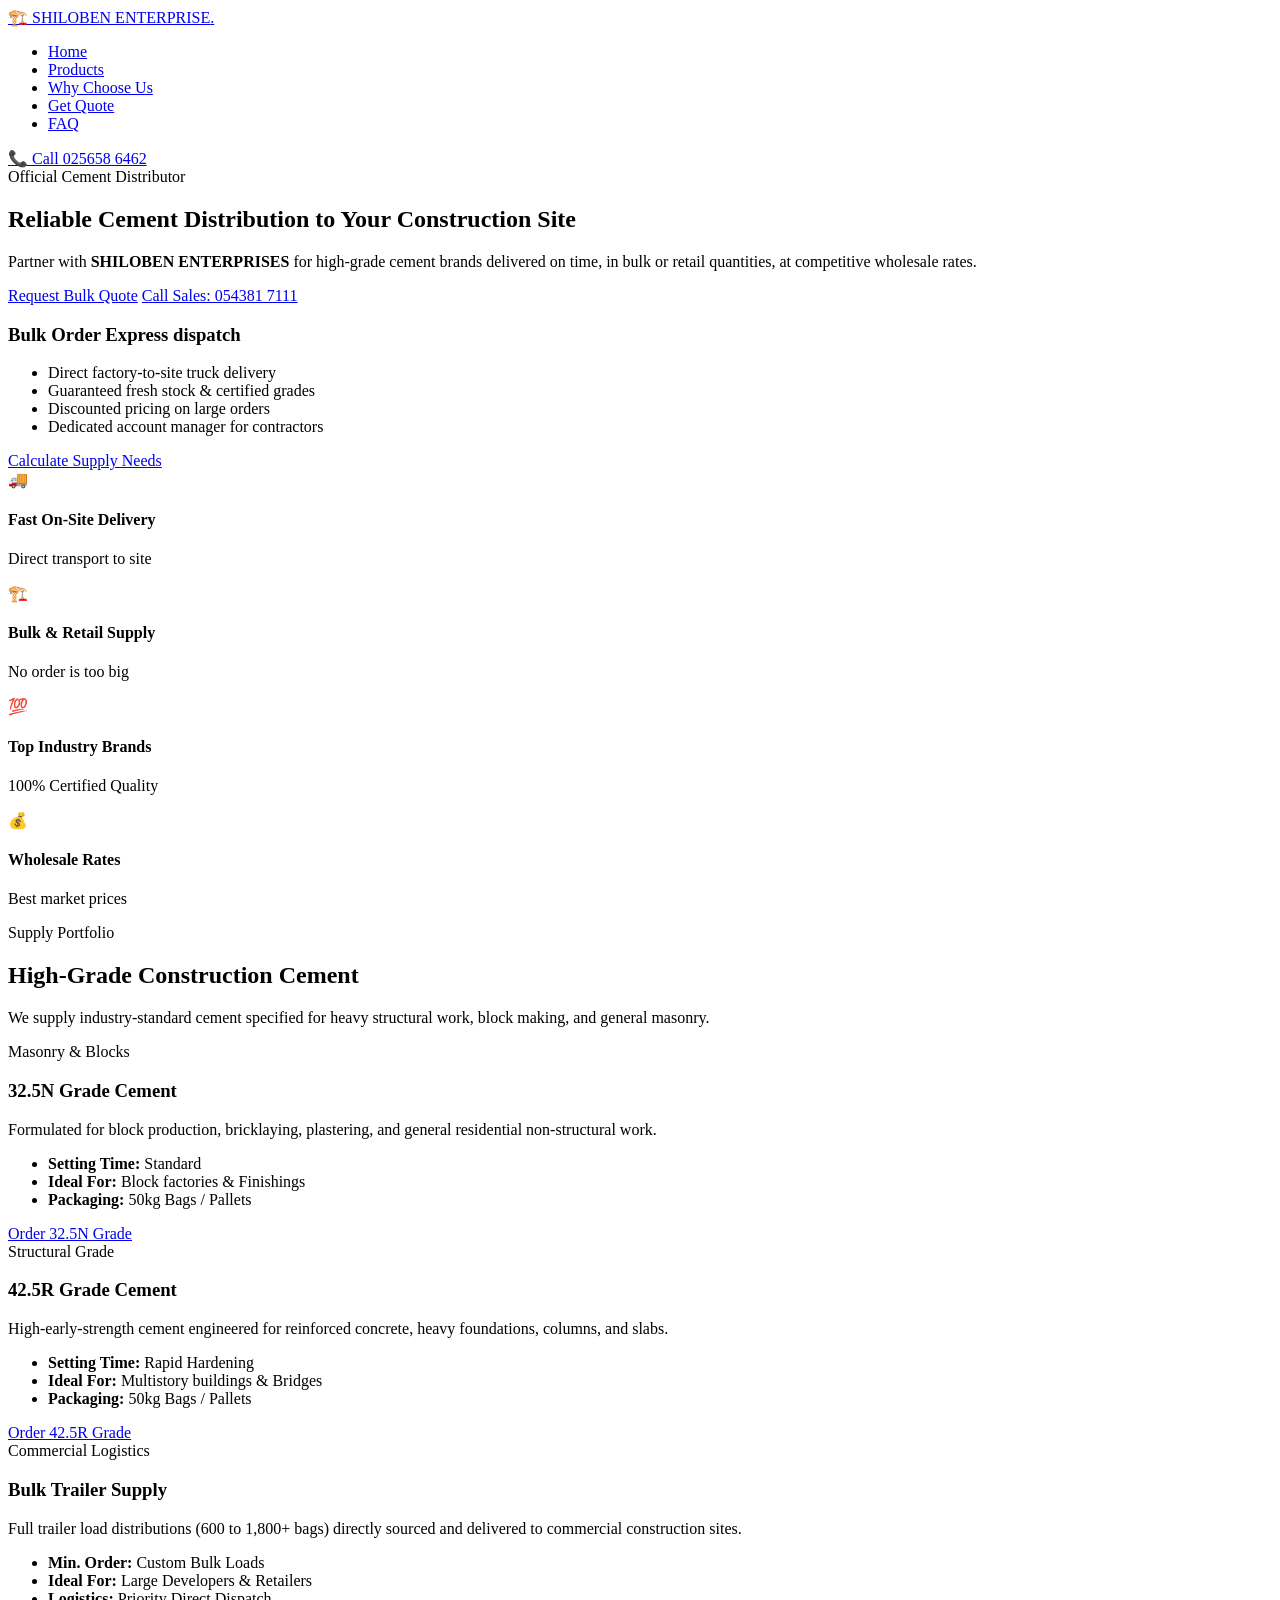
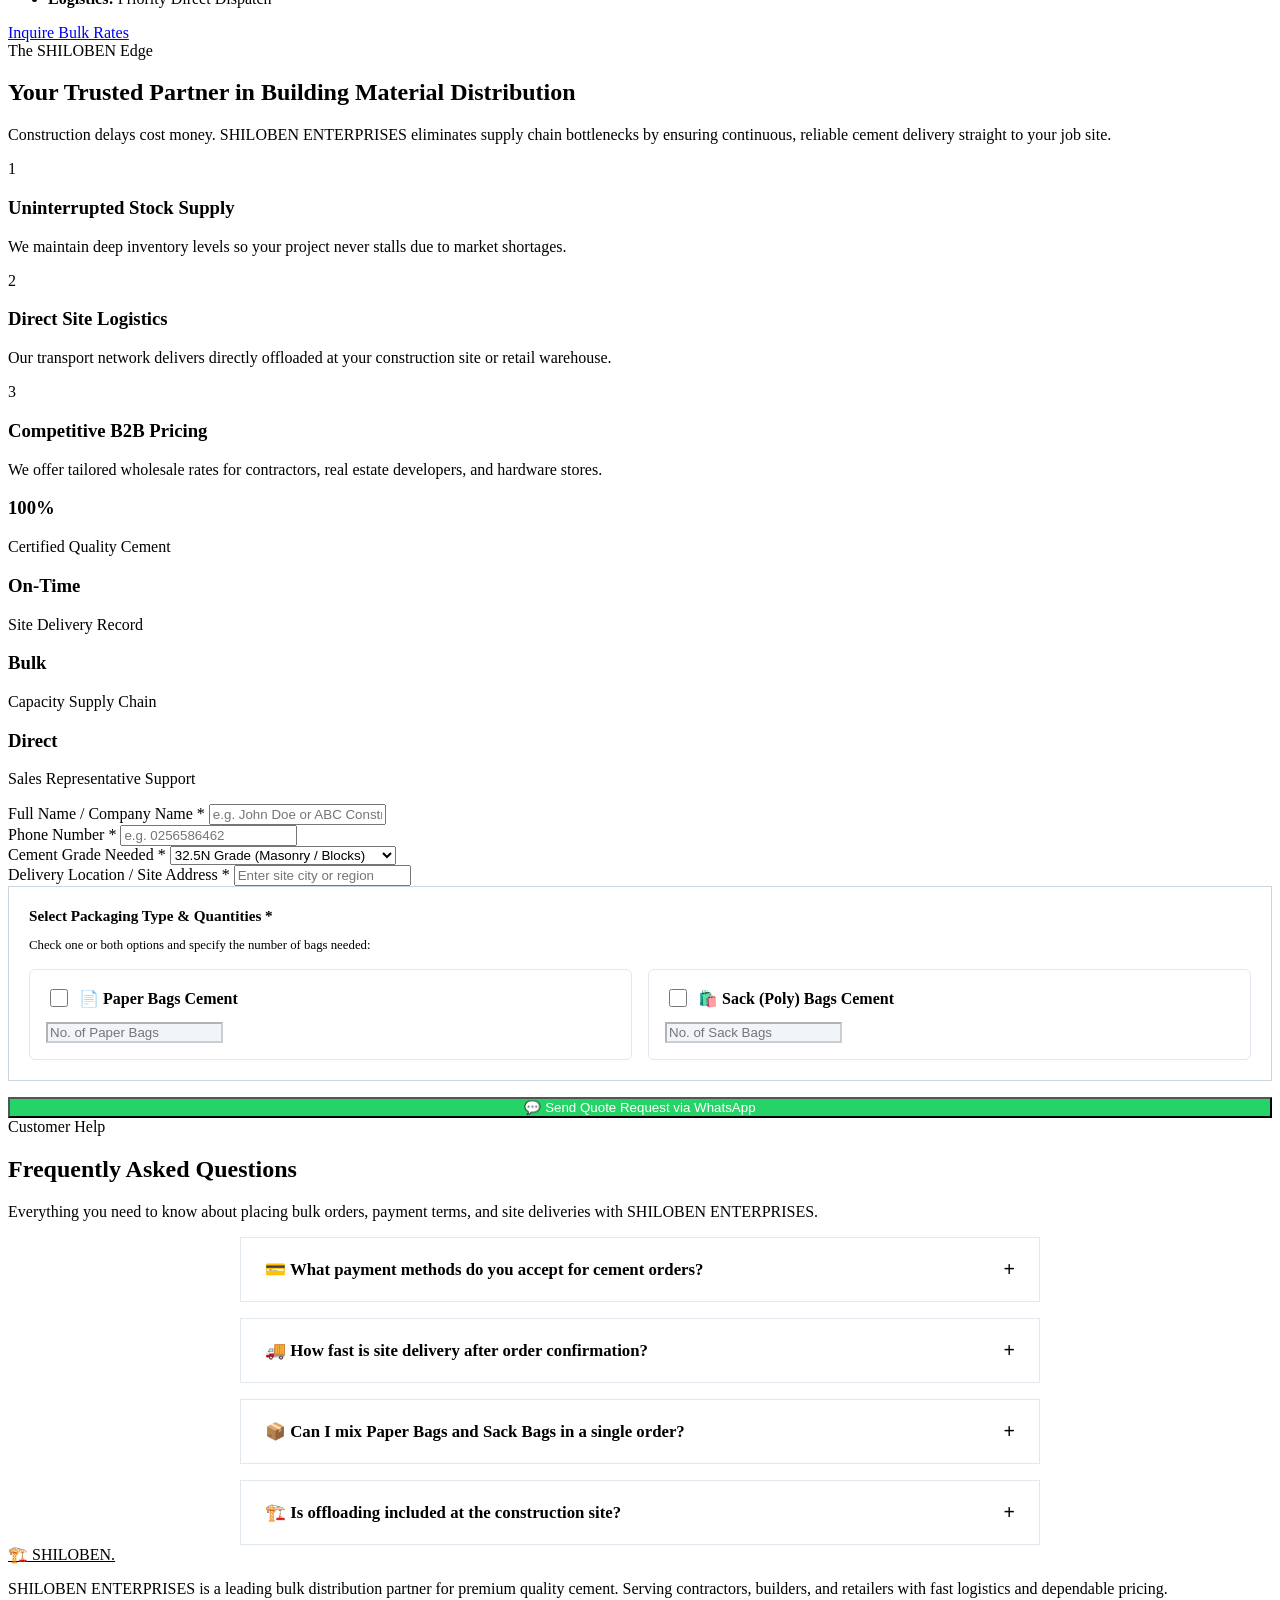
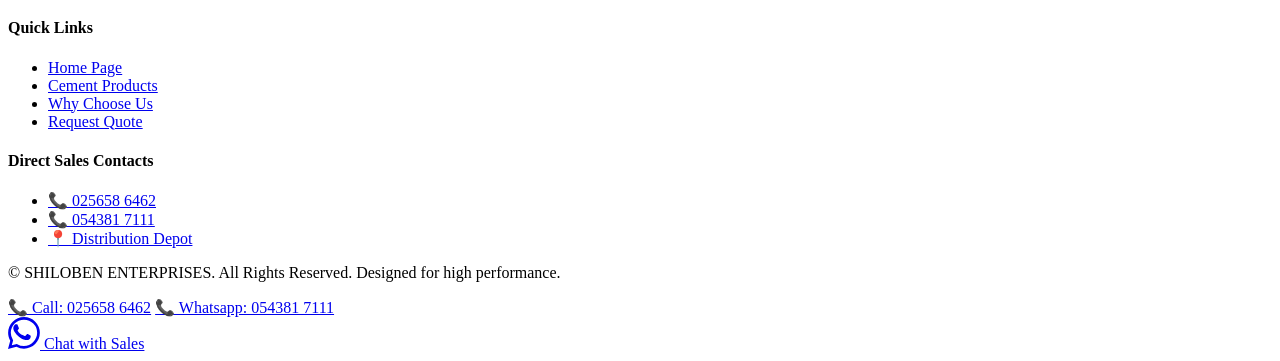
==== index.html @ 8cc1e569 "Add files via upload" ====
<!DOCTYPE html>
<html lang="en">
<head>
    <meta charset="UTF-8">
    <meta name="viewport" content="width=device-width, initial-scale=1.0">
    <title>SHILOBEN ENTERPRISES | Premier Cement Distribution</title>
    <link rel="preconnect" href="https://fonts.googleapis.com">
    <link rel="preconnect" href="https://fonts.gstatic.com" crossorigin>
    <link href="https://fonts.googleapis.com/css2?family=Montserrat:wght@500;700;800&family=Inter:wght@400;500;600&display=swap" rel="stylesheet">
    <link rel="stylesheet" href="style.css">
    <script src="script.js"></script>
</head>

<body>

    <!-- NAVIGATION HEADER -->
    <header class="header">
        <div class="container header-container">
            <a href="#" class="brand-logo">
                <span>🏗️</span> SHILOBEN ENTERPRISE<span>.</span>
            </a>
            
            <ul class="nav-links">
                <li><a href="#home">Home</a></li>
                <li><a href="#products">Products</a></li>
                <li><a href="#why-us">Why Choose Us</a></li>
                <li><a href="#order">Get Quote</a></li>
                <li><a href="#faq">FAQ</a></li>
            </ul>

            <div class="header-cta">
                <a href="tel:0256586462" class="btn btn-amber">
                    📞 Call 025658 6462
                </a>
            </div>
        </div>
    </header>

    <!-- HERO SECTION -->
    <section class="hero" id="home">
        <div class="container">
            <div class="hero-grid">
                <div class="hero-content">
                    <span class="badge">Official Cement Distributor</span>
                    <h1>Reliable Cement Distribution to Your Construction Site</h1>
                    <p>Partner with <strong>SHILOBEN ENTERPRISES</strong> for high-grade cement brands delivered on time, in bulk or retail quantities, at competitive wholesale rates.</p>
                    <div class="hero-buttons">
                        <a href="#order" class="btn btn-amber">Request Bulk Quote</a>
                        <a href="tel:0543817111" class="btn btn-outline">Call Sales: 054381 7111</a>
                    </div>
                </div>

                <div class="hero-card">
                    <h3 class="hero-card-title">Bulk Order Express dispatch</h3>
                    <ul class="hero-list">
                        <li>Direct factory-to-site truck delivery</li>
                        <li>Guaranteed fresh stock & certified grades</li>
                        <li>Discounted pricing on large orders</li>
                        <li>Dedicated account manager for contractors</li>
                    </ul>
                    <a href="#order" class="btn btn-dark" style="width: 100%;">Calculate Supply Needs</a>
                </div>
            </div>

            <!-- TRUST HIGHLIGHTS BAR -->
            <div class="trust-bar">
                <div class="trust-grid">
                    <div class="trust-item">
                        <div class="trust-icon">🚚</div>
                        <div class="trust-text">
                            <h4>Fast On-Site Delivery</h4>
                            <p>Direct transport to site</p>
                        </div>
                    </div>
                    <div class="trust-item">
                        <div class="trust-icon">🏗️</div>
                        <div class="trust-text">
                            <h4>Bulk & Retail Supply</h4>
                            <p>No order is too big</p>
                        </div>
                    </div>
                    <div class="trust-item">
                        <div class="trust-icon">💯</div>
                        <div class="trust-text">
                            <h4>Top Industry Brands</h4>
                            <p>100% Certified Quality</p>
                        </div>
                    </div>
                    <div class="trust-item">
                        <div class="trust-icon">💰</div>
                        <div class="trust-text">
                            <h4>Wholesale Rates</h4>
                            <p>Best market prices</p>
                        </div>
                    </div>
                </div>
            </div>
        </div>
    </section>

    <!-- PRODUCTS SECTION -->
    <section class="products section-padding" id="products">
        <div class="container">
            <div class="section-header text-center">
                <span class="badge">Supply Portfolio</span>
                <h2>High-Grade Construction Cement</h2>
                <p>We supply industry-standard cement specified for heavy structural work, block making, and general masonry.</p>
            </div>

            <div class="product-grid">
                <!-- Product Card 1 -->
                <div class="product-card">
                    <div>
                        <span class="product-tag">Masonry & Blocks</span>
                        <h3 class="product-title">32.5N Grade Cement</h3>
                        <p class="product-desc">Formulated for block production, bricklaying, plastering, and general residential non-structural work.</p>
                        <ul class="product-specs">
                            <li><strong>Setting Time:</strong> Standard</li>
                            <li><strong>Ideal For:</strong> Block factories & Finishings</li>
                            <li><strong>Packaging:</strong> 50kg Bags / Pallets</li>
                        </ul>
                    </div>
                    <a href="tel:0256586462" class="btn btn-dark">Order 32.5N Grade</a>
                </div>

                <!-- Product Card 2 -->
                <div class="product-card">
                    <div>
                        <span class="product-tag">Structural Grade</span>
                        <h3 class="product-title">42.5R Grade Cement</h3>
                        <p class="product-desc">High-early-strength cement engineered for reinforced concrete, heavy foundations, columns, and slabs.</p>
                        <ul class="product-specs">
                            <li><strong>Setting Time:</strong> Rapid Hardening</li>
                            <li><strong>Ideal For:</strong> Multistory buildings & Bridges</li>
                            <li><strong>Packaging:</strong> 50kg Bags / Pallets</li>
                        </ul>
                    </div>
                    <a href="tel:0256586462" class="btn btn-amber">Order 42.5R Grade</a>
                </div>

                <!-- Product Card 3 -->
                <div class="product-card">
                    <div>
                        <span class="product-tag">Commercial Logistics</span>
                        <h3 class="product-title">Bulk Trailer Supply</h3>
                        <p class="product-desc">Full trailer load distributions (600 to 1,800+ bags) directly sourced and delivered to commercial construction sites.</p>
                        <ul class="product-specs">
                            <li><strong>Min. Order:</strong> Custom Bulk Loads</li>
                            <li><strong>Ideal For:</strong> Large Developers & Retailers</li>
                            <li><strong>Logistics:</strong> Priority Direct Dispatch</li>
                        </ul>
                    </div>
                    <a href="tel:0543817111" class="btn btn-dark">Inquire Bulk Rates</a>
                </div>
            </div>
        </div>
    </section>

    <!-- WHY CHOOSE US SECTION -->
    <section class="why-us section-padding" id="why-us">
        <div class="container">
            <div class="why-us-grid">
                <div>
                    <span class="badge">The SHILOBEN Edge</span>
                    <h2>Your Trusted Partner in Building Material Distribution</h2>
                    <p style="color: var(--text-muted); margin-bottom: 1rem;">Construction delays cost money. SHILOBEN ENTERPRISES eliminates supply chain bottlenecks by ensuring continuous, reliable cement delivery straight to your job site.</p>
                    
                    <div class="feature-list">
                        <div class="feature-item">
                            <div class="feature-number">1</div>
                            <div class="feature-info">
                                <h3>Uninterrupted Stock Supply</h3>
                                <p>We maintain deep inventory levels so your project never stalls due to market shortages.</p>
                            </div>
                        </div>

                        <div class="feature-item">
                            <div class="feature-number">2</div>
                            <div class="feature-info">
                                <h3>Direct Site Logistics</h3>
                                <p>Our transport network delivers directly offloaded at your construction site or retail warehouse.</p>
                            </div>
                        </div>

                        <div class="feature-item">
                            <div class="feature-number">3</div>
                            <div class="feature-info">
                                <h3>Competitive B2B Pricing</h3>
                                <p>We offer tailored wholesale rates for contractors, real estate developers, and hardware stores.</p>
                            </div>
                        </div>
                    </div>
                </div>

                <div class="stats-box">
                    <div class="stat-item">
                        <h3>100%</h3>
                        <p>Certified Quality Cement</p>
                    </div>
                    <div class="stat-item">
                        <h3>On-Time</h3>
                        <p>Site Delivery Record</p>
                    </div>
                    <div class="stat-item">
                        <h3>Bulk</h3>
                        <p>Capacity Supply Chain</p>
                    </div>
                    <div class="stat-item">
                        <h3>Direct</h3>
                        <p>Sales Representative Support</p>
                    </div>
                </div>
            </div>
        </div>
    </section>

    <!-- ORDER INQUIRY FORM SECTION -->
    <div class="form-container">
    <form onsubmit="handleFormSubmit(event)">
        <div class="form-grid">
            <div class="form-group">
                <label for="fullName">Full Name / Company Name *</label>
                <input type="text" id="fullName" class="form-control" placeholder="e.g. John Doe or ABC Construction" required>
            </div>

            <div class="form-group">
                <label for="phone">Phone Number *</label>
                <input type="tel" id="phone" class="form-control" placeholder="e.g. 0256586462" required>
            </div>

            <div class="form-group">
                <label for="grade">Cement Grade Needed *</label>
                <select id="grade" class="form-control">
                    <option value="32.5N">32.5N Grade (Masonry / Blocks)</option>
                    <option value="42.5R">42.5R Grade (Structural Concrete)</option>
                    <option value="Mix Grade">Mixed Grades</option>
                </select>
            </div>

            <div class="form-group">
                <label for="location">Delivery Location / Site Address *</label>
                <input type="text" id="location" class="form-control" placeholder="Enter site city or region" required>
            </div>

            <!-- DUAL PACKAGING SELECTION SECTION -->
            <div class="form-group form-full" style="background: var(--concrete-light); padding: 1.25rem; border-radius: var(--border-radius); border: 1px solid #CBD5E1;">
                <label style="font-size: 0.95rem; font-weight: 700; margin-bottom: 0.5rem; display: block;">
                    Select Packaging Type & Quantities *
                </label>
                <p style="font-size: 0.8rem; color: var(--text-muted); margin-bottom: 1rem;">
                    Check one or both options and specify the number of bags needed:
                </p>

                <div style="display: grid; grid-template-columns: repeat(auto-fit, minmax(220px, 1fr)); gap: 1rem;">
                    
                    <!-- Option 1: Paper Bags -->
                    <div style="background: var(--white); padding: 1rem; border-radius: 6px; border: 1px solid #E2E8F0;">
                        <label style="display: flex; align-items: center; gap: 0.5rem; cursor: pointer; font-weight: 700;">
                            <input type="checkbox" id="checkPaper" onchange="toggleQtyInput('checkPaper', 'qtyPaper')" style="width: 18px; height: 18px; accent-color: var(--accent-amber);">
                            📄 Paper Bags Cement
                        </label>
                        <div style="margin-top: 0.75rem;">
                            <input type="number" id="qtyPaper" class="form-control" placeholder="No. of Paper Bags" min="1" disabled style="background-color: #F1F5F9;">
                        </div>
                    </div>

                    <!-- Option 2: Sack Bags -->
                    <div style="background: var(--white); padding: 1rem; border-radius: 6px; border: 1px solid #E2E8F0;">
                        <label style="display: flex; align-items: center; gap: 0.5rem; cursor: pointer; font-weight: 700;">
                            <input type="checkbox" id="checkSack" onchange="toggleQtyInput('checkSack', 'qtySack')" style="width: 18px; height: 18px; accent-color: var(--accent-amber);">
                            🛍️ Sack (Poly) Bags Cement
                        </label>
                        <div style="margin-top: 0.75rem;">
                            <input type="number" id="qtySack" class="form-control" placeholder="No. of Sack Bags" min="1" disabled style="background-color: #F1F5F9;">
                        </div>
                    </div>

                </div>
            </div>

            <div class="form-full" style="margin-top: 1rem;">
                <button type="submit" class="btn btn-amber" style="width: 100%; background-color: #25D366; color: #ffffff;">
                    💬 Send Quote Request via WhatsApp
                </button>
            </div>
        </div>
    </form>
</div>
                    </div>
                </form>
            </div>
        </div>
    </section>
    <!-- FAQ SECTION -->
<section class="faq-section section-padding" id="faq" style="background-color: var(--white);">
    <div class="container">
        <div class="section-header text-center">
            <span class="badge">Customer Help</span>
            <h2>Frequently Asked Questions</h2>
            <p>Everything you need to know about placing bulk orders, payment terms, and site deliveries with SHILOBEN ENTERPRISES.</p>
        </div>

        <div class="faq-container" style="max-width: 800px; margin: 0 auto; display: flex; flex-direction: column; gap: 1rem;">
            
            <!-- FAQ Item 1 -->
            <div class="faq-item" style="border: 1px solid #E2E8F0; border-radius: var(--border-radius); overflow: hidden; background-color: var(--white);">
                <button type="button" onclick="toggleFaq(this)" style="width: 100%; display: flex; justify-content: space-between; align-items: center; padding: 1.25rem 1.5rem; background: none; border: none; text-align: left; cursor: pointer; font-family: var(--font-heading); font-size: 1.05rem; font-weight: 700; color: var(--text-dark);">
                    <span>💳 What payment methods do you accept for cement orders?</span>
                    <span class="faq-icon" style="font-size: 1.25rem; color: var(--accent-amber); transition: transform 0.2s ease;">+</span>
                </button>
                <div class="faq-answer" style="max-height: 0; overflow: hidden; transition: max-height 0.3s ease-out, padding 0.3s ease; padding: 0 1.5rem; color: var(--text-muted); font-size: 0.95rem; line-height: 1.6;">
                    <p style="padding-bottom: 1.25rem;">We accept Mobile Money (MTN MoMo, Telecel Cash), direct bank wire transfers, and verified corporate cheques. For B2B contractors and repeat commercial clients, structured payment terms can be arranged upon agreement.</p>
                </div>
            </div>

            <!-- FAQ Item 2 -->
            <div class="faq-item" style="border: 1px solid #E2E8F0; border-radius: var(--border-radius); overflow: hidden; background-color: var(--white);">
                <button type="button" onclick="toggleFaq(this)" style="width: 100%; display: flex; justify-content: space-between; align-items: center; padding: 1.25rem 1.5rem; background: none; border: none; text-align: left; cursor: pointer; font-family: var(--font-heading); font-size: 1.05rem; font-weight: 700; color: var(--text-dark);">
                    <span>🚚 How fast is site delivery after order confirmation?</span>
                    <span class="faq-icon" style="font-size: 1.25rem; color: var(--accent-amber); transition: transform 0.2s ease;">+</span>
                </button>
                <div class="faq-answer" style="max-height: 0; overflow: hidden; transition: max-height 0.3s ease-out, padding 0.3s ease; padding: 0 1.5rem; color: var(--text-muted); font-size: 0.95rem; line-height: 1.6;">
                    <p style="padding-bottom: 1.25rem;">Local site deliveries within central distribution zones (such as Kumasi metro or Accra/Tema) are delivered within <strong>24 hours</strong>. Direct factory trailer loads dispatched to other regions usually arrive within <strong>24 to 48 hours</strong> depending on distance.</p>
                </div>
            </div>

            <!-- FAQ Item 3 -->
            <div class="faq-item" style="border: 1px solid #E2E8F0; border-radius: var(--border-radius); overflow: hidden; background-color: var(--white);">
                <button type="button" onclick="toggleFaq(this)" style="width: 100%; display: flex; justify-content: space-between; align-items: center; padding: 1.25rem 1.5rem; background: none; border: none; text-align: left; cursor: pointer; font-family: var(--font-heading); font-size: 1.05rem; font-weight: 700; color: var(--text-dark);">
                    <span>📦 Can I mix Paper Bags and Sack Bags in a single order?</span>
                    <span class="faq-icon" style="font-size: 1.25rem; color: var(--accent-amber); transition: transform 0.2s ease;">+</span>
                </button>
                <div class="faq-answer" style="max-height: 0; overflow: hidden; transition: max-height 0.3s ease-out, padding 0.3s ease; padding: 0 1.5rem; color: var(--text-muted); font-size: 0.95rem; line-height: 1.6;">
                    <p style="padding-bottom: 1.25rem;">Yes! You can specify your required quantity for both Paper Bags and Sack (Polypropylene Woven) Bags directly on our quote form or via WhatsApp order. Our logistics team will bundle and deliver your mix in a single truck dispatch.</p>
                </div>
            </div>

            <!-- FAQ Item 4 -->
            <div class="faq-item" style="border: 1px solid #E2E8F0; border-radius: var(--border-radius); overflow: hidden; background-color: var(--white);">
                <button type="button" onclick="toggleFaq(this)" style="width: 100%; display: flex; justify-content: space-between; align-items: center; padding: 1.25rem 1.5rem; background: none; border: none; text-align: left; cursor: pointer; font-family: var(--font-heading); font-size: 1.05rem; font-weight: 700; color: var(--text-dark);">
                    <span>🏗️ Is offloading included at the construction site?</span>
                    <span class="faq-icon" style="font-size: 1.25rem; color: var(--accent-amber); transition: transform 0.2s ease;">+</span>
                </button>
                <div class="faq-answer" style="max-height: 0; overflow: hidden; transition: max-height 0.3s ease-out, padding 0.3s ease; padding: 0 1.5rem; color: var(--text-muted); font-size: 0.95rem; line-height: 1.6;">
                    <p style="padding-bottom: 1.25rem;">Offloading arrangements depend on the delivery package. For retail and wholesale deliveries, offloading support can be provided upon request. Please notify our sales rep when placing your order via phone (<strong>025658 6462</strong> / <strong>054381 7111</strong>) so we can arrange dedicated offloaders.</p>
                </div>
            </div>

        </div>
    </div>
</section>
    <!-- FOOTER -->
    <footer class="footer">
        <div class="container">
            <div class="footer-grid">
                <div class="footer-brand">
                    <a href="#" class="brand-logo" style="color: var(--white);">
                        <span>🏗️</span> SHILOBEN<span>.</span>
                    </a>
                    <p>SHILOBEN ENTERPRISES is a leading bulk distribution partner for premium quality cement. Serving contractors, builders, and retailers with fast logistics and dependable pricing.</p>
                </div>

                <div>
                    <h4 class="footer-title">Quick Links</h4>
                    <ul class="footer-contacts">
                        <li><a href="#home">Home Page</a></li>
                        <li><a href="#products">Cement Products</a></li>
                        <li><a href="#why-us">Why Choose Us</a></li>
                        <li><a href="#order">Request Quote</a></li>
                    </ul>
                </div>

                <div>
                    <h4 class="footer-title">Direct Sales Contacts</h4>
                    <ul class="footer-contacts">
                        <li><a href="tel:0256586462">📞 025658 6462</a></li>
                        <li><a href="tel:0543817111">📞 054381 7111</a></li>
                        <li><a href="#">📍 Distribution Depot</a></li>
                    </ul>
                </div>
            </div>

            <div class="footer-bottom">
                <p>&copy; SHILOBEN ENTERPRISES. All Rights Reserved. Designed for high performance.</p>
            </div>
        </div>
    </footer>

    <!-- MOBILE PERSISTENT CALL BAR -->
    <div class="mobile-action-bar">
        <a href="tel:0256586462" class="btn btn-amber">📞 Call: 025658 6462</a>
        <a href="tel:0543817111" class="btn btn-dark">📞 Whatsapp: 054381 7111</a>
    </div>
    
    <!-- FLOATING WHATSAPP BUTTON -->
<a href="https://wa.me/233543817111?text=Hello%20SHILOBEN%20ENTERPRISES%2C%20I%20have%20an%20inquiry%20about%20cement%20supply." 
   target="_blank" 
   class="whatsapp-float" 
   aria-label="Chat with us on WhatsApp">
    <!-- WhatsApp Icon SVG -->
    <svg xmlns="http://www.w3.org/2000/svg" width="32" height="32" fill="currentColor" viewBox="0 0 16 16">
        <path d="M13.601 2.326A7.854 7.854 0 0 0 7.994 0C3.627 0 .068 3.558.064 7.926c0 1.399.366 2.76 1.057 3.965L0 16l4.204-1.102a7.933 7.933 0 0 0 3.79.965h.004c4.368 0 7.926-3.558 7.93-7.93A7.898 7.898 0 0 0 13.6 2.326zM7.994 14.521a6.573 6.573 0 0 1-3.356-.92l-.24-.144-2.494.654.666-2.433-.156-.251a6.56 6.56 0 0 1-1.007-3.505c0-3.626 2.957-6.584 6.591-6.584a6.56 6.56 0 0 1 4.646 1.93 6.56 6.56 0 0 1 1.928 4.647c-.002 3.627-2.958 6.585-6.59 6.585zM11.6 9.6c-.2-.1-.18-.3-.39-.41l-1.3-.64c-.2-.1-.43 0-.58.15l-.57.7c-.15.18-.31.2-.5.1-.4-.2-1.5-.55-2.28-1.24-.6-.53-1-1.18-1.12-1.38-.12-.2 0-.31.1-.4.09-.1.2-.24.3-.36.1-.12.14-.2.2-.33.07-.13.03-.25-.02-.35-.05-.1-.45-1.08-.62-1.48-.16-.39-.33-.34-.48-.34h-.4c-.14 0-.37.05-.56.26-.19.2-.73.72-.73 1.75 0 1.03.75 2.03.86 2.18.1.15 1.48 2.26 3.59 3.17.5.22.9.35 1.2.45.5.16 1.01.14 1.39.08.43-.06 1.32-.54 1.51-1.06.19-.52.19-.97.13-1.06-.05-.1-.2-.16-.4-.26z"/>
    </svg>
    <span class="whatsapp-tooltip">Chat with Sales</span>
</a>
</body>
</html>
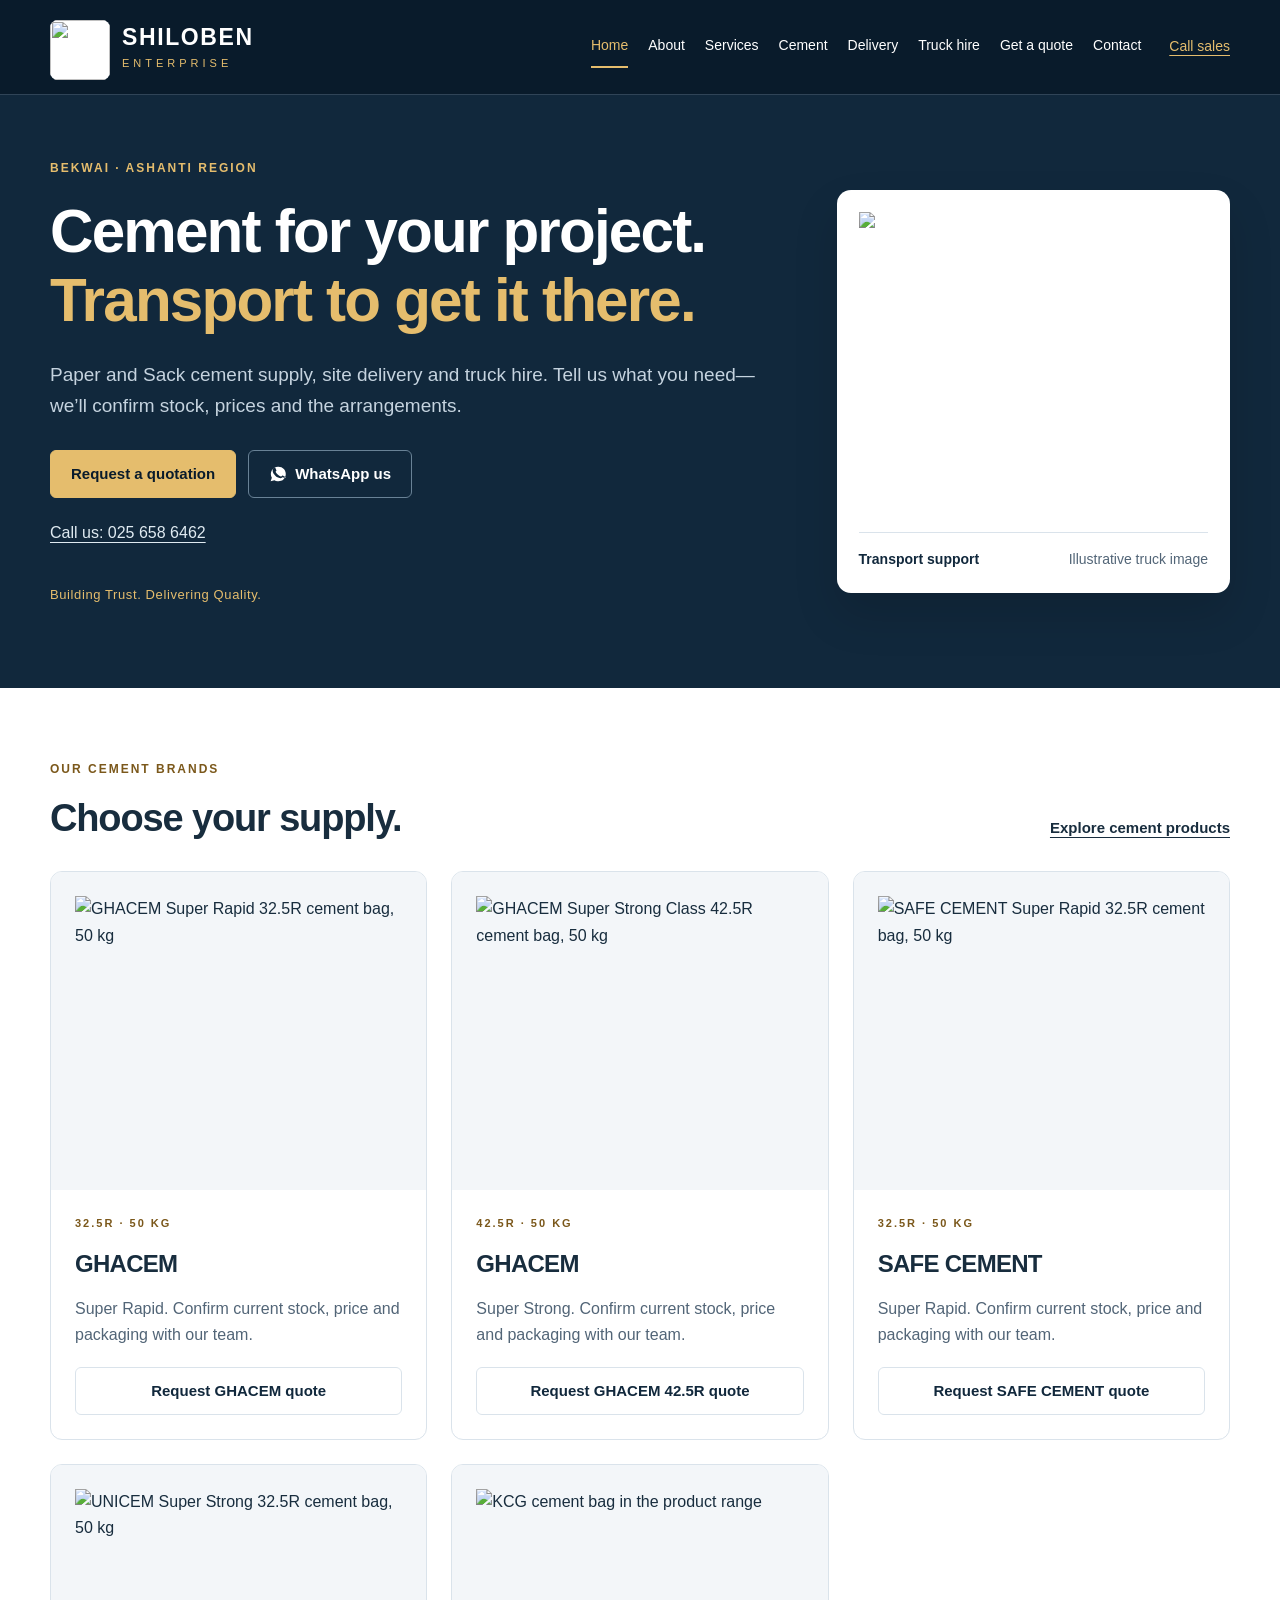
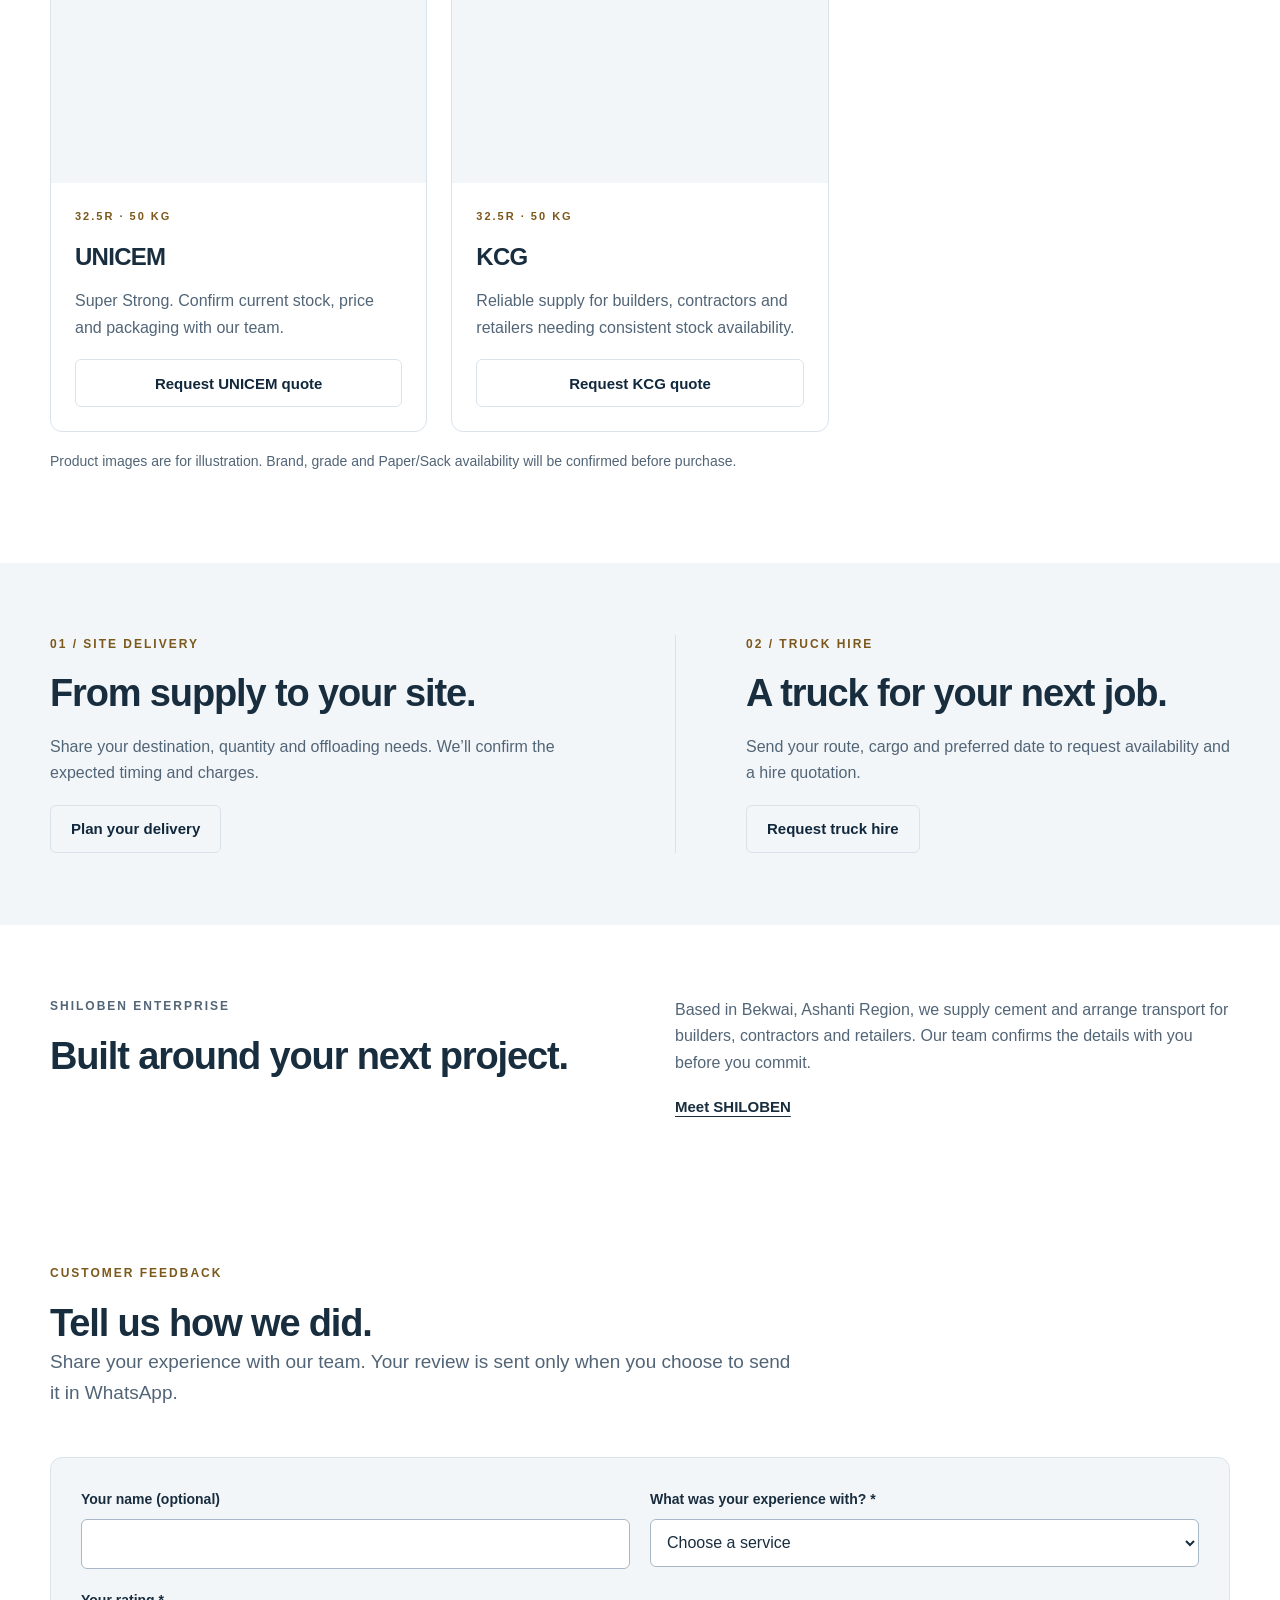
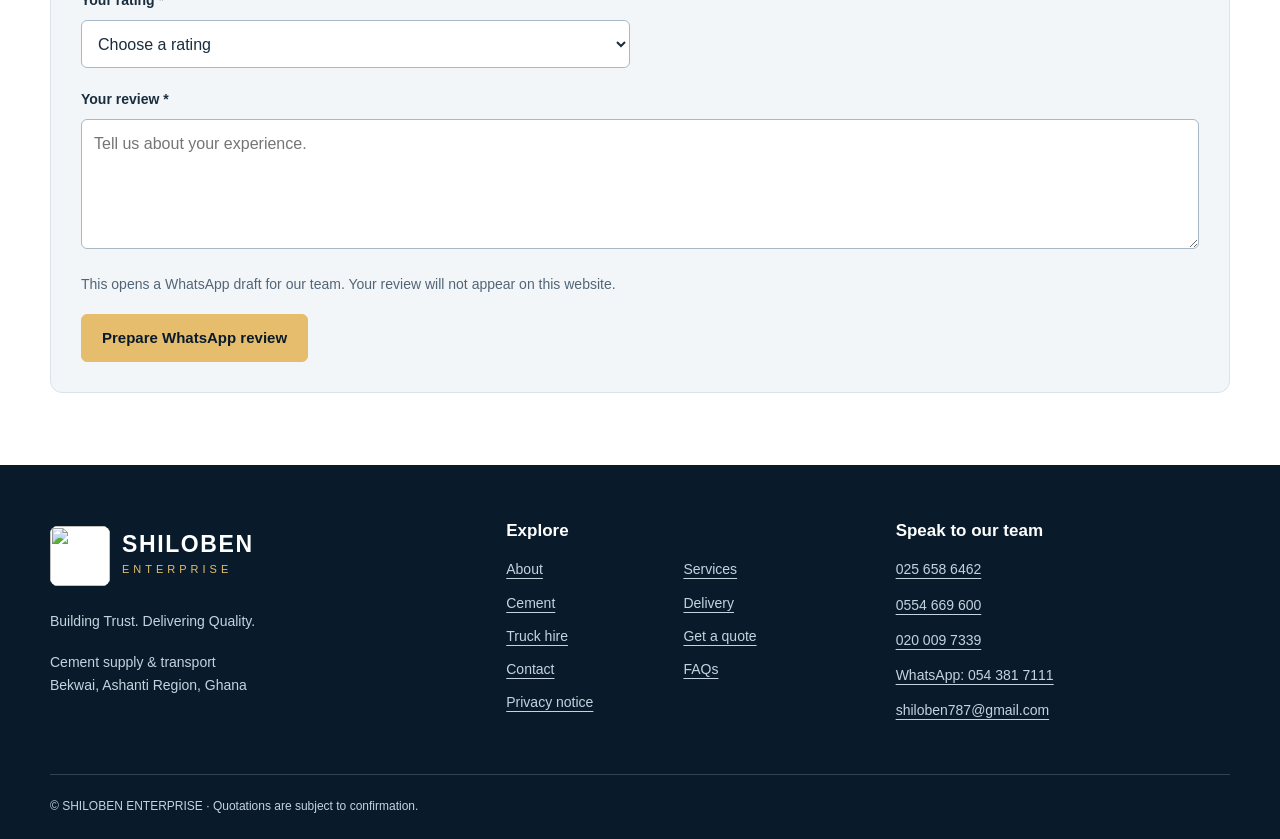
==== commit 3f62b376: "Add files via upload" ====
--- a/index.html
+++ b/index.html
@@ -1,407 +1 @@
-<!DOCTYPE html>
-<html lang="en">
-<head>
-    <meta charset="UTF-8">
-    <meta name="viewport" content="width=device-width, initial-scale=1.0">
-    <title>SHILOBEN ENTERPRISES | Premier Cement Distribution</title>
-    <link rel="preconnect" href="https://fonts.googleapis.com">
-    <link rel="preconnect" href="https://fonts.gstatic.com" crossorigin>
-    <link href="https://fonts.googleapis.com/css2?family=Montserrat:wght@500;700;800&family=Inter:wght@400;500;600&display=swap" rel="stylesheet">
-    <link rel="stylesheet" href="style.css">
-    <script src="script.js"></script>
-</head>
-
-<body>
-
-    <!-- NAVIGATION HEADER -->
-    <header class="header">
-        <div class="container header-container">
-            <a href="#" class="brand-logo">
-                <span>🏗️</span> SHILOBEN ENTERPRISE<span>.</span>
-            </a>
-            
-            <ul class="nav-links">
-                <li><a href="#home">Home</a></li>
-                <li><a href="#products">Products</a></li>
-                <li><a href="#why-us">Why Choose Us</a></li>
-                <li><a href="#order">Get Quote</a></li>
-                <li><a href="#faq">FAQ</a></li>
-            </ul>
-
-            <div class="header-cta">
-                <a href="tel:0256586462" class="btn btn-amber">
-                    📞 Call 025658 6462
-                </a>
-            </div>
-        </div>
-    </header>
-
-    <!-- HERO SECTION -->
-    <section class="hero" id="home">
-        <div class="container">
-            <div class="hero-grid">
-                <div class="hero-content">
-                    <span class="badge">Official Cement Distributor</span>
-                    <h1>Reliable Cement Distribution to Your Construction Site</h1>
-                    <p>Partner with <strong>SHILOBEN ENTERPRISES</strong> for high-grade cement brands delivered on time, in bulk or retail quantities, at competitive wholesale rates.</p>
-                    <div class="hero-buttons">
-                        <a href="#order" class="btn btn-amber">Request Bulk Quote</a>
-                        <a href="tel:0543817111" class="btn btn-outline">Call Sales: 054381 7111</a>
-                    </div>
-                </div>
-
-                <div class="hero-card">
-                    <h3 class="hero-card-title">Bulk Order Express dispatch</h3>
-                    <ul class="hero-list">
-                        <li>Direct factory-to-site truck delivery</li>
-                        <li>Guaranteed fresh stock & certified grades</li>
-                        <li>Discounted pricing on large orders</li>
-                        <li>Dedicated account manager for contractors</li>
-                    </ul>
-                    <a href="#order" class="btn btn-dark" style="width: 100%;">Calculate Supply Needs</a>
-                </div>
-            </div>
-
-            <!-- TRUST HIGHLIGHTS BAR -->
-            <div class="trust-bar">
-                <div class="trust-grid">
-                    <div class="trust-item">
-                        <div class="trust-icon">🚚</div>
-                        <div class="trust-text">
-                            <h4>Fast On-Site Delivery</h4>
-                            <p>Direct transport to site</p>
-                        </div>
-                    </div>
-                    <div class="trust-item">
-                        <div class="trust-icon">🏗️</div>
-                        <div class="trust-text">
-                            <h4>Bulk & Retail Supply</h4>
-                            <p>No order is too big</p>
-                        </div>
-                    </div>
-                    <div class="trust-item">
-                        <div class="trust-icon">💯</div>
-                        <div class="trust-text">
-                            <h4>Top Industry Brands</h4>
-                            <p>100% Certified Quality</p>
-                        </div>
-                    </div>
-                    <div class="trust-item">
-                        <div class="trust-icon">💰</div>
-                        <div class="trust-text">
-                            <h4>Wholesale Rates</h4>
-                            <p>Best market prices</p>
-                        </div>
-                    </div>
-                </div>
-            </div>
-        </div>
-    </section>
-
-    <!-- PRODUCTS SECTION -->
-    <section class="products section-padding" id="products">
-        <div class="container">
-            <div class="section-header text-center">
-                <span class="badge">Supply Portfolio</span>
-                <h2>High-Grade Construction Cement</h2>
-                <p>We supply industry-standard cement specified for heavy structural work, block making, and general masonry.</p>
-            </div>
-
-            <div class="product-grid">
-                <!-- Product Card 1 -->
-                <div class="product-card">
-                    <div>
-                        <span class="product-tag">Masonry & Blocks</span>
-                        <h3 class="product-title">32.5N Grade Cement</h3>
-                        <p class="product-desc">Formulated for block production, bricklaying, plastering, and general residential non-structural work.</p>
-                        <ul class="product-specs">
-                            <li><strong>Setting Time:</strong> Standard</li>
-                            <li><strong>Ideal For:</strong> Block factories & Finishings</li>
-                            <li><strong>Packaging:</strong> 50kg Bags / Pallets</li>
-                        </ul>
-                    </div>
-                    <a href="tel:0256586462" class="btn btn-dark">Order 32.5N Grade</a>
-                </div>
-
-                <!-- Product Card 2 -->
-                <div class="product-card">
-                    <div>
-                        <span class="product-tag">Structural Grade</span>
-                        <h3 class="product-title">42.5R Grade Cement</h3>
-                        <p class="product-desc">High-early-strength cement engineered for reinforced concrete, heavy foundations, columns, and slabs.</p>
-                        <ul class="product-specs">
-                            <li><strong>Setting Time:</strong> Rapid Hardening</li>
-                            <li><strong>Ideal For:</strong> Multistory buildings & Bridges</li>
-                            <li><strong>Packaging:</strong> 50kg Bags / Pallets</li>
-                        </ul>
-                    </div>
-                    <a href="tel:0256586462" class="btn btn-amber">Order 42.5R Grade</a>
-                </div>
-
-                <!-- Product Card 3 -->
-                <div class="product-card">
-                    <div>
-                        <span class="product-tag">Commercial Logistics</span>
-                        <h3 class="product-title">Bulk Trailer Supply</h3>
-                        <p class="product-desc">Full trailer load distributions (600 to 1,800+ bags) directly sourced and delivered to commercial construction sites.</p>
-                        <ul class="product-specs">
-                            <li><strong>Min. Order:</strong> Custom Bulk Loads</li>
-                            <li><strong>Ideal For:</strong> Large Developers & Retailers</li>
-                            <li><strong>Logistics:</strong> Priority Direct Dispatch</li>
-                        </ul>
-                    </div>
-                    <a href="tel:0543817111" class="btn btn-dark">Inquire Bulk Rates</a>
-                </div>
-            </div>
-        </div>
-    </section>
-
-    <!-- WHY CHOOSE US SECTION -->
-    <section class="why-us section-padding" id="why-us">
-        <div class="container">
-            <div class="why-us-grid">
-                <div>
-                    <span class="badge">The SHILOBEN Edge</span>
-                    <h2>Your Trusted Partner in Building Material Distribution</h2>
-                    <p style="color: var(--text-muted); margin-bottom: 1rem;">Construction delays cost money. SHILOBEN ENTERPRISES eliminates supply chain bottlenecks by ensuring continuous, reliable cement delivery straight to your job site.</p>
-                    
-                    <div class="feature-list">
-                        <div class="feature-item">
-                            <div class="feature-number">1</div>
-                            <div class="feature-info">
-                                <h3>Uninterrupted Stock Supply</h3>
-                                <p>We maintain deep inventory levels so your project never stalls due to market shortages.</p>
-                            </div>
-                        </div>
-
-                        <div class="feature-item">
-                            <div class="feature-number">2</div>
-                            <div class="feature-info">
-                                <h3>Direct Site Logistics</h3>
-                                <p>Our transport network delivers directly offloaded at your construction site or retail warehouse.</p>
-                            </div>
-                        </div>
-
-                        <div class="feature-item">
-                            <div class="feature-number">3</div>
-                            <div class="feature-info">
-                                <h3>Competitive B2B Pricing</h3>
-                                <p>We offer tailored wholesale rates for contractors, real estate developers, and hardware stores.</p>
-                            </div>
-                        </div>
-                    </div>
-                </div>
-
-                <div class="stats-box">
-                    <div class="stat-item">
-                        <h3>100%</h3>
-                        <p>Certified Quality Cement</p>
-                    </div>
-                    <div class="stat-item">
-                        <h3>On-Time</h3>
-                        <p>Site Delivery Record</p>
-                    </div>
-                    <div class="stat-item">
-                        <h3>Bulk</h3>
-                        <p>Capacity Supply Chain</p>
-                    </div>
-                    <div class="stat-item">
-                        <h3>Direct</h3>
-                        <p>Sales Representative Support</p>
-                    </div>
-                </div>
-            </div>
-        </div>
-    </section>
-
-    <!-- ORDER INQUIRY FORM SECTION -->
-    <div class="form-container">
-    <form onsubmit="handleFormSubmit(event)">
-        <div class="form-grid">
-            <div class="form-group">
-                <label for="fullName">Full Name / Company Name *</label>
-                <input type="text" id="fullName" class="form-control" placeholder="e.g. John Doe or ABC Construction" required>
-            </div>
-
-            <div class="form-group">
-                <label for="phone">Phone Number *</label>
-                <input type="tel" id="phone" class="form-control" placeholder="e.g. 0256586462" required>
-            </div>
-
-            <div class="form-group">
-                <label for="grade">Cement Grade Needed *</label>
-                <select id="grade" class="form-control">
-                    <option value="32.5N">32.5N Grade (Masonry / Blocks)</option>
-                    <option value="42.5R">42.5R Grade (Structural Concrete)</option>
-                    <option value="Mix Grade">Mixed Grades</option>
-                </select>
-            </div>
-
-            <div class="form-group">
-                <label for="location">Delivery Location / Site Address *</label>
-                <input type="text" id="location" class="form-control" placeholder="Enter site city or region" required>
-            </div>
-
-            <!-- DUAL PACKAGING SELECTION SECTION -->
-            <div class="form-group form-full" style="background: var(--concrete-light); padding: 1.25rem; border-radius: var(--border-radius); border: 1px solid #CBD5E1;">
-                <label style="font-size: 0.95rem; font-weight: 700; margin-bottom: 0.5rem; display: block;">
-                    Select Packaging Type & Quantities *
-                </label>
-                <p style="font-size: 0.8rem; color: var(--text-muted); margin-bottom: 1rem;">
-                    Check one or both options and specify the number of bags needed:
-                </p>
-
-                <div style="display: grid; grid-template-columns: repeat(auto-fit, minmax(220px, 1fr)); gap: 1rem;">
-                    
-                    <!-- Option 1: Paper Bags -->
-                    <div style="background: var(--white); padding: 1rem; border-radius: 6px; border: 1px solid #E2E8F0;">
-                        <label style="display: flex; align-items: center; gap: 0.5rem; cursor: pointer; font-weight: 700;">
-                            <input type="checkbox" id="checkPaper" onchange="toggleQtyInput('checkPaper', 'qtyPaper')" style="width: 18px; height: 18px; accent-color: var(--accent-amber);">
-                            📄 Paper Bags Cement
-                        </label>
-                        <div style="margin-top: 0.75rem;">
-                            <input type="number" id="qtyPaper" class="form-control" placeholder="No. of Paper Bags" min="1" disabled style="background-color: #F1F5F9;">
-                        </div>
-                    </div>
-
-                    <!-- Option 2: Sack Bags -->
-                    <div style="background: var(--white); padding: 1rem; border-radius: 6px; border: 1px solid #E2E8F0;">
-                        <label style="display: flex; align-items: center; gap: 0.5rem; cursor: pointer; font-weight: 700;">
-                            <input type="checkbox" id="checkSack" onchange="toggleQtyInput('checkSack', 'qtySack')" style="width: 18px; height: 18px; accent-color: var(--accent-amber);">
-                            🛍️ Sack (Poly) Bags Cement
-                        </label>
-                        <div style="margin-top: 0.75rem;">
-                            <input type="number" id="qtySack" class="form-control" placeholder="No. of Sack Bags" min="1" disabled style="background-color: #F1F5F9;">
-                        </div>
-                    </div>
-
-                </div>
-            </div>
-
-            <div class="form-full" style="margin-top: 1rem;">
-                <button type="submit" class="btn btn-amber" style="width: 100%; background-color: #25D366; color: #ffffff;">
-                    💬 Send Quote Request via WhatsApp
-                </button>
-            </div>
-        </div>
-    </form>
-</div>
-                    </div>
-                </form>
-            </div>
-        </div>
-    </section>
-    <!-- FAQ SECTION -->
-<section class="faq-section section-padding" id="faq" style="background-color: var(--white);">
-    <div class="container">
-        <div class="section-header text-center">
-            <span class="badge">Customer Help</span>
-            <h2>Frequently Asked Questions</h2>
-            <p>Everything you need to know about placing bulk orders, payment terms, and site deliveries with SHILOBEN ENTERPRISES.</p>
-        </div>
-
-        <div class="faq-container" style="max-width: 800px; margin: 0 auto; display: flex; flex-direction: column; gap: 1rem;">
-            
-            <!-- FAQ Item 1 -->
-            <div class="faq-item" style="border: 1px solid #E2E8F0; border-radius: var(--border-radius); overflow: hidden; background-color: var(--white);">
-                <button type="button" onclick="toggleFaq(this)" style="width: 100%; display: flex; justify-content: space-between; align-items: center; padding: 1.25rem 1.5rem; background: none; border: none; text-align: left; cursor: pointer; font-family: var(--font-heading); font-size: 1.05rem; font-weight: 700; color: var(--text-dark);">
-                    <span>💳 What payment methods do you accept for cement orders?</span>
-                    <span class="faq-icon" style="font-size: 1.25rem; color: var(--accent-amber); transition: transform 0.2s ease;">+</span>
-                </button>
-                <div class="faq-answer" style="max-height: 0; overflow: hidden; transition: max-height 0.3s ease-out, padding 0.3s ease; padding: 0 1.5rem; color: var(--text-muted); font-size: 0.95rem; line-height: 1.6;">
-                    <p style="padding-bottom: 1.25rem;">We accept Mobile Money (MTN MoMo, Telecel Cash), direct bank wire transfers, and verified corporate cheques. For B2B contractors and repeat commercial clients, structured payment terms can be arranged upon agreement.</p>
-                </div>
-            </div>
-
-            <!-- FAQ Item 2 -->
-            <div class="faq-item" style="border: 1px solid #E2E8F0; border-radius: var(--border-radius); overflow: hidden; background-color: var(--white);">
-                <button type="button" onclick="toggleFaq(this)" style="width: 100%; display: flex; justify-content: space-between; align-items: center; padding: 1.25rem 1.5rem; background: none; border: none; text-align: left; cursor: pointer; font-family: var(--font-heading); font-size: 1.05rem; font-weight: 700; color: var(--text-dark);">
-                    <span>🚚 How fast is site delivery after order confirmation?</span>
-                    <span class="faq-icon" style="font-size: 1.25rem; color: var(--accent-amber); transition: transform 0.2s ease;">+</span>
-                </button>
-                <div class="faq-answer" style="max-height: 0; overflow: hidden; transition: max-height 0.3s ease-out, padding 0.3s ease; padding: 0 1.5rem; color: var(--text-muted); font-size: 0.95rem; line-height: 1.6;">
-                    <p style="padding-bottom: 1.25rem;">Local site deliveries within central distribution zones (such as Kumasi metro or Accra/Tema) are delivered within <strong>24 hours</strong>. Direct factory trailer loads dispatched to other regions usually arrive within <strong>24 to 48 hours</strong> depending on distance.</p>
-                </div>
-            </div>
-
-            <!-- FAQ Item 3 -->
-            <div class="faq-item" style="border: 1px solid #E2E8F0; border-radius: var(--border-radius); overflow: hidden; background-color: var(--white);">
-                <button type="button" onclick="toggleFaq(this)" style="width: 100%; display: flex; justify-content: space-between; align-items: center; padding: 1.25rem 1.5rem; background: none; border: none; text-align: left; cursor: pointer; font-family: var(--font-heading); font-size: 1.05rem; font-weight: 700; color: var(--text-dark);">
-                    <span>📦 Can I mix Paper Bags and Sack Bags in a single order?</span>
-                    <span class="faq-icon" style="font-size: 1.25rem; color: var(--accent-amber); transition: transform 0.2s ease;">+</span>
-                </button>
-                <div class="faq-answer" style="max-height: 0; overflow: hidden; transition: max-height 0.3s ease-out, padding 0.3s ease; padding: 0 1.5rem; color: var(--text-muted); font-size: 0.95rem; line-height: 1.6;">
-                    <p style="padding-bottom: 1.25rem;">Yes! You can specify your required quantity for both Paper Bags and Sack (Polypropylene Woven) Bags directly on our quote form or via WhatsApp order. Our logistics team will bundle and deliver your mix in a single truck dispatch.</p>
-                </div>
-            </div>
-
-            <!-- FAQ Item 4 -->
-            <div class="faq-item" style="border: 1px solid #E2E8F0; border-radius: var(--border-radius); overflow: hidden; background-color: var(--white);">
-                <button type="button" onclick="toggleFaq(this)" style="width: 100%; display: flex; justify-content: space-between; align-items: center; padding: 1.25rem 1.5rem; background: none; border: none; text-align: left; cursor: pointer; font-family: var(--font-heading); font-size: 1.05rem; font-weight: 700; color: var(--text-dark);">
-                    <span>🏗️ Is offloading included at the construction site?</span>
-                    <span class="faq-icon" style="font-size: 1.25rem; color: var(--accent-amber); transition: transform 0.2s ease;">+</span>
-                </button>
-                <div class="faq-answer" style="max-height: 0; overflow: hidden; transition: max-height 0.3s ease-out, padding 0.3s ease; padding: 0 1.5rem; color: var(--text-muted); font-size: 0.95rem; line-height: 1.6;">
-                    <p style="padding-bottom: 1.25rem;">Offloading arrangements depend on the delivery package. For retail and wholesale deliveries, offloading support can be provided upon request. Please notify our sales rep when placing your order via phone (<strong>025658 6462</strong> / <strong>054381 7111</strong>) so we can arrange dedicated offloaders.</p>
-                </div>
-            </div>
-
-        </div>
-    </div>
-</section>
-    <!-- FOOTER -->
-    <footer class="footer">
-        <div class="container">
-            <div class="footer-grid">
-                <div class="footer-brand">
-                    <a href="#" class="brand-logo" style="color: var(--white);">
-                        <span>🏗️</span> SHILOBEN<span>.</span>
-                    </a>
-                    <p>SHILOBEN ENTERPRISES is a leading bulk distribution partner for premium quality cement. Serving contractors, builders, and retailers with fast logistics and dependable pricing.</p>
-                </div>
-
-                <div>
-                    <h4 class="footer-title">Quick Links</h4>
-                    <ul class="footer-contacts">
-                        <li><a href="#home">Home Page</a></li>
-                        <li><a href="#products">Cement Products</a></li>
-                        <li><a href="#why-us">Why Choose Us</a></li>
-                        <li><a href="#order">Request Quote</a></li>
-                    </ul>
-                </div>
-
-                <div>
-                    <h4 class="footer-title">Direct Sales Contacts</h4>
-                    <ul class="footer-contacts">
-                        <li><a href="tel:0256586462">📞 025658 6462</a></li>
-                        <li><a href="tel:0543817111">📞 054381 7111</a></li>
-                        <li><a href="#">📍 Distribution Depot</a></li>
-                    </ul>
-                </div>
-            </div>
-
-            <div class="footer-bottom">
-                <p>&copy; SHILOBEN ENTERPRISES. All Rights Reserved. Designed for high performance.</p>
-            </div>
-        </div>
-    </footer>
-
-    <!-- MOBILE PERSISTENT CALL BAR -->
-    <div class="mobile-action-bar">
-        <a href="tel:0256586462" class="btn btn-amber">📞 Call: 025658 6462</a>
-        <a href="tel:0543817111" class="btn btn-dark">📞 Whatsapp: 054381 7111</a>
-    </div>
-    
-    <!-- FLOATING WHATSAPP BUTTON -->
-<a href="https://wa.me/233543817111?text=Hello%20SHILOBEN%20ENTERPRISES%2C%20I%20have%20an%20inquiry%20about%20cement%20supply." 
-   target="_blank" 
-   class="whatsapp-float" 
-   aria-label="Chat with us on WhatsApp">
-    <!-- WhatsApp Icon SVG -->
-    <svg xmlns="http://www.w3.org/2000/svg" width="32" height="32" fill="currentColor" viewBox="0 0 16 16">
-        <path d="M13.601 2.326A7.854 7.854 0 0 0 7.994 0C3.627 0 .068 3.558.064 7.926c0 1.399.366 2.76 1.057 3.965L0 16l4.204-1.102a7.933 7.933 0 0 0 3.79.965h.004c4.368 0 7.926-3.558 7.93-7.93A7.898 7.898 0 0 0 13.6 2.326zM7.994 14.521a6.573 6.573 0 0 1-3.356-.92l-.24-.144-2.494.654.666-2.433-.156-.251a6.56 6.56 0 0 1-1.007-3.505c0-3.626 2.957-6.584 6.591-6.584a6.56 6.56 0 0 1 4.646 1.93 6.56 6.56 0 0 1 1.928 4.647c-.002 3.627-2.958 6.585-6.59 6.585zM11.6 9.6c-.2-.1-.18-.3-.39-.41l-1.3-.64c-.2-.1-.43 0-.58.15l-.57.7c-.15.18-.31.2-.5.1-.4-.2-1.5-.55-2.28-1.24-.6-.53-1-1.18-1.12-1.38-.12-.2 0-.31.1-.4.09-.1.2-.24.3-.36.1-.12.14-.2.2-.33.07-.13.03-.25-.02-.35-.05-.1-.45-1.08-.62-1.48-.16-.39-.33-.34-.48-.34h-.4c-.14 0-.37.05-.56.26-.19.2-.73.72-.73 1.75 0 1.03.75 2.03.86 2.18.1.15 1.48 2.26 3.59 3.17.5.22.9.35 1.2.45.5.16 1.01.14 1.39.08.43-.06 1.32-.54 1.51-1.06.19-.52.19-.97.13-1.06-.05-.1-.2-.16-.4-.26z"/>
-    </svg>
-    <span class="whatsapp-tooltip">Chat with Sales</span>
-</a>
-</body>
-</html>+<!doctype html><html lang="en"><head><meta charset="utf-8"><meta name="viewport" content="width=device-width,initial-scale=1"><title>Cement supply &amp; truck hire in Bekwai | SHILOBEN ENTERPRISE</title><meta name="description" content="Cement supply in Paper and Sack bags, site delivery and truck hire from Bekwai, Ashanti Region. Contact SHILOBEN for a quotation."><meta name="theme-color" content="#11283c"><link rel="icon" href="images/LOGO.png" type="image/png"><link rel="stylesheet" href="style.css"><script src="script.js" defer></script></head><body><a class="skip" href="#main">Skip to content</a><header class="header"><div class="wrap header-row"><a class="wordmark brand-lockup" href="index.html"><span class="logo-badge"><img src="images/LOGO.png" alt="" aria-hidden="true"></span><div class="brand-name">SHILOBEN<span>ENTERPRISE</span></div></a><button class="menu-toggle" aria-controls="navigation" aria-expanded="false">Menu</button><nav id="navigation" aria-label="Main navigation"><a href="index.html" aria-current="page">Home</a><a href="about.html">About</a><a href="services.html">Services</a><a href="products.html">Cement</a><a href="delivery.html">Delivery</a><a href="truck-hire.html">Truck hire</a><a href="quote.html">Get a quote</a><a href="contact.html">Contact</a></nav><a class="header-call" href="tel:+233256586462">Call sales</a></div></header><main id="main"><section class="hero"><div class="wrap hero-grid"><div><p class="eyebrow">Bekwai · Ashanti Region</p><h1>Cement for your project.<br><em>Transport to get it there.</em></h1><p class="lead">Paper and Sack cement supply, site delivery and truck hire. Tell us what you need—we’ll confirm stock, prices and the arrangements.</p><div class="actions"><a class="button" href="quote.html">Request a quotation</a><a class="button secondary whatsapp-link" href="https://wa.me/233543817111"><svg viewBox="0 0 24 24" aria-hidden="true"><path d="M12 2.2A9.8 9.8 0 0 0 3.8 17L2.2 21.8l5-1.6A9.8 9.8 0 1 0 12 2.2zm5.7 14.1c-.2.7-1.2 1.2-1.9 1.3-.5.1-1.2.2-3.8-.8-3.2-1.3-5.2-4.5-5.4-4.8-.2-.3-1.7-2.3-1.7-4.4 0-2 .9-3 1.3-3.4.3-.3.8-.4 1-.4h.7c.3 0 .6.1.8.6l1.1 2.5c.1.2.1.5 0 .8l-.8 1.1c-.2.2-.2.4-.1.6.4.7 1.5 2.3 3.1 3.7 1.8 1.5 3.1 1.9 3.7 2.2.3.1.5.1.7-.1l1.1-.9c.3-.2.6-.3.9-.2.4.2 2.5 1.5 2.9 1.7.3.2.5.3.6.5.1.3.1.6-.1.9z"/></svg><span>WhatsApp us</span></a></div><a class="hero-phone" href="tel:+233256586462">Call us: 025 658 6462</a><p class="tagline">Building Trust. Delivering Quality.</p></div><div class="hero-product"><img src="images/SHILOBEN Cement Truck at Industrial Yard.webp" alt="SHILOBEN truck at the industrial yard ready for cement delivery" width="1536" height="1024" fetchpriority="high"><div class="product-caption"><strong>Transport support</strong><span>Illustrative truck image</span></div></div></div></section><section class="section wrap"><div class="section-heading"><div><p class="eyebrow">Our cement brands</p><h2>Choose your supply.</h2></div><a class="text-link" href="products.html">Explore cement products</a></div><div class="product-grid"><article class="product-card"><div class="product-photo"><img src="images/ghacem.jpeg" alt="GHACEM Super Rapid 32.5R cement bag, 50 kg" width="600" height="600" loading="lazy"></div><div class="product-copy"><p class="eyebrow">32.5R · 50 kg</p><h2>GHACEM</h2><p>Super Rapid. Confirm current stock, price and packaging with our team.</p><a class="button secondary" href="quote.html?brand=GHACEM">Request GHACEM quote</a></div></article><article class="product-card"><div class="product-photo"><img src="images/GHACEM%2042.5R.webp" alt="GHACEM Super Strong Class 42.5R cement bag, 50 kg" width="1254" height="1254" loading="lazy"></div><div class="product-copy"><p class="eyebrow">42.5R · 50 kg</p><h2>GHACEM</h2><p>Super Strong. Confirm current stock, price and packaging with our team.</p><a class="button secondary" href="quote.html?brand=GHACEM&amp;grade=42.5R">Request GHACEM 42.5R quote</a></div></article><article class="product-card"><div class="product-photo"><img src="images/safe-cement.jpeg" alt="SAFE CEMENT Super Rapid 32.5R cement bag, 50 kg" width="600" height="600" loading="lazy"></div><div class="product-copy"><p class="eyebrow">32.5R · 50 kg</p><h2>SAFE CEMENT</h2><p>Super Rapid. Confirm current stock, price and packaging with our team.</p><a class="button secondary" href="quote.html?brand=SAFE%20CEMENT">Request SAFE CEMENT quote</a></div></article><article class="product-card"><div class="product-photo"><img src="images/unicem.jpeg" alt="UNICEM Super Strong 32.5R cement bag, 50 kg" width="600" height="600" loading="lazy"></div><div class="product-copy"><p class="eyebrow">32.5R · 50 kg</p><h2>UNICEM</h2><p>Super Strong. Confirm current stock, price and packaging with our team.</p><a class="button secondary" href="quote.html?brand=UNICEM">Request UNICEM quote</a></div></article><article class="product-card"><div class="product-photo"><img src="images/KCG.jpeg" alt="KCG cement bag in the product range" width="600" height="600" loading="lazy"></div><div class="product-copy"><p class="eyebrow">32.5R · 50 kg</p><h2>KCG</h2><p>Reliable supply for builders, contractors and retailers needing consistent stock availability.</p><a class="button secondary" href="quote.html?brand=KCG">Request KCG quote</a></div></article></div><p class="small-note">Product images are for illustration. Brand, grade and Paper/Sack availability will be confirmed before purchase.</p></section><section class="section service-band"><div class="wrap service-grid"><article><p class="eyebrow">01 / Site delivery</p><h2>From supply to your site.</h2><p>Share your destination, quantity and offloading needs. We’ll confirm the expected timing and charges.</p><a class="button secondary" href="delivery.html">Plan your delivery</a></article><article><p class="eyebrow">02 / Truck hire</p><h2>A truck for your next job.</h2><p>Send your route, cargo and preferred date to request availability and a hire quotation.</p><a class="button secondary" href="truck-hire.html">Request truck hire</a></article></div></section><section class="section wrap about-strip"><div><p class="eyebrow">SHILOBEN ENTERPRISE</p><h2>Built around your next project.</h2></div><div><p>Based in Bekwai, Ashanti Region, we supply cement and arrange transport for builders, contractors and retailers. Our team confirms the details with you before you commit.</p><a class="text-link" href="about.html">Meet SHILOBEN</a></div></section><section class="section wrap" aria-labelledby="review-heading"><div class="section-heading"><div><p class="eyebrow">Customer feedback</p><h2 id="review-heading">Tell us how we did.</h2><p class="lead">Share your experience with our team. Your review is sent only when you choose to send it in WhatsApp.</p></div></div><form id="review-form" class="panel"><div class="form-grid"><label class="field"><span>Your name (optional)</span><input name="reviewer" type="text" maxlength="100" autocomplete="name"></label><label class="field"><span>What was your experience with? *</span><select name="service" required><option value="">Choose a service</option><option>Cement supply</option><option>Site delivery</option><option>Truck hire</option><option>Other</option></select></label><label class="field"><span>Your rating *</span><select name="rating" required><option value="">Choose a rating</option><option value="5">5 - Excellent</option><option value="4">4 - Good</option><option value="3">3 - Average</option><option value="2">2 - Below average</option><option value="1">1 - Poor</option></select></label><label class="field full"><span>Your review *</span><textarea name="review" rows="4" maxlength="2000" required placeholder="Tell us about your experience."></textarea></label></div><p class="form-notice">This opens a WhatsApp draft for our team. Your review will not appear on this website.</p><button class="button" type="submit">Prepare WhatsApp review</button><div class="draft-panel" hidden><h3>Your review is ready</h3><p>Review your message in WhatsApp, then press Send when you are ready.</p><a class="button review-whatsapp" target="_blank" rel="noopener noreferrer">Open WhatsApp draft</a></div></form></section></main><footer><div class="wrap footer-grid"><div><a class="wordmark brand-lockup" href="index.html"><span class="logo-badge"><img src="images/LOGO.png" alt="" aria-hidden="true"></span><div class="brand-name">SHILOBEN<span>ENTERPRISE</span></div></a><p>Building Trust. Delivering Quality.</p><p>Cement supply &amp; transport<br>Bekwai, Ashanti Region, Ghana</p></div><div><h2>Explore</h2><div class="footer-links"><a href="about.html">About</a><a href="services.html">Services</a><a href="products.html">Cement</a><a href="delivery.html">Delivery</a><a href="truck-hire.html">Truck hire</a><a href="quote.html">Get a quote</a><a href="contact.html">Contact</a><a href="faq.html">FAQs</a><a href="privacy.html">Privacy notice</a></div></div><div><h2>Speak to our team</h2><a href="tel:+233256586462">025 658 6462</a><a href="tel:+233554669600">0554 669 600</a><a href="tel:+233200097339">020 009 7339</a><a href="https://wa.me/233543817111">WhatsApp: 054 381 7111</a><a href="mailto:shiloben787@gmail.com">shiloben787@gmail.com</a></div></div><div class="wrap footer-bottom">© SHILOBEN ENTERPRISE · Quotations are subject to confirmation.</div></footer></body></html>
--- a/style.css
+++ b/style.css
@@ -0,0 +1,12 @@
+:root{--navy:#11283c;--navy-deep:#091b2b;--gold:#e5bd6d;--ink:#182d3e;--muted:#526577;--line:#dae3eb;--paper:#f3f6f9;--white:#fff}*{box-sizing:border-box}body{margin:0;font-family:Arial,Helvetica,sans-serif;color:var(--ink);font-size:16px;line-height:1.65;background:#fff}a{color:inherit;text-underline-offset:4px}button,input,select,textarea{font:inherit}button,a,input,select,textarea,summary{outline-offset:5px}:focus-visible{outline:3px solid #a97719}img{max-width:100%}h1,h2,h3,p{margin:0 0 18px}h1,h2,h3{line-height:1.15;letter-spacing:-.03em}h1{font-size:clamp(38px,5.2vw,68px);max-width:850px}h2{font-size:clamp(26px,3vw,38px)}h3{font-size:21px}.wrap{width:min(1180px,calc(100% - 64px));margin:auto}.header{background:var(--navy-deep);color:white;border-bottom:1px solid #304457}.header-row{display:flex;align-items:center;gap:28px;min-height:94px}.wordmark{text-decoration:none;font-size:23px;letter-spacing:1.6px;line-height:1.2;font-weight:800;flex-shrink:0}.wordmark span{display:block;font-size:11px;letter-spacing:4px;color:var(--gold);font-weight:400;margin-top:5px}nav{display:flex;align-items:center;gap:20px;margin-left:auto}nav a{font-size:14px;text-decoration:none;white-space:nowrap;padding:8px 0;border-bottom:2px solid transparent}nav a:hover,nav a[aria-current]{border-color:var(--gold);color:var(--gold)}.header-call{font-size:14px;color:var(--gold);white-space:nowrap}.menu-toggle{display:none;border:1px solid #687c8d;border-radius:6px;background:transparent;color:#fff;min-height:44px;padding:8px 14px;cursor:pointer}.skip{position:absolute;left:15px;top:-100px;background:white;color:var(--navy);z-index:10;padding:12px}.skip:focus{top:10px}.hero{background:var(--navy);color:#fff;padding:64px 0}.hero-grid{display:grid;grid-template-columns:1.25fr .75fr;gap:70px;align-items:center}.eyebrow{font-size:12px;letter-spacing:2px;text-transform:uppercase;font-weight:700;color:#7b581b;margin-bottom:18px}.hero .eyebrow{color:var(--gold)}.hero h1{font-size:clamp(38px,4.7vw,62px);margin-bottom:24px}.hero em{font-style:normal;color:var(--gold)}.lead{font-size:19px;max-width:750px;line-height:1.65;color:var(--muted)}.hero .lead{color:#c5d3df}.actions{display:flex;gap:12px;flex-wrap:wrap;margin-top:28px}.button{display:inline-flex;align-items:center;justify-content:center;min-height:48px;padding:12px 20px;border-radius:6px;background:var(--gold);border:1px solid var(--gold);color:var(--navy-deep);font-weight:700;font-size:15px;text-decoration:none;line-height:1.4;text-align:center;cursor:pointer;max-width:100%}.button:hover{filter:brightness(.95)}.button.secondary{background:transparent;border-color:var(--line);color:var(--navy)}.whatsapp-link{display:inline-flex;align-items:center;gap:8px}.whatsapp-link svg{display:block;width:18px;height:18px;flex-shrink:0;fill:currentColor}.hero .secondary{color:white;border-color:#698296}.hero-phone{display:inline-block;margin-top:22px;color:#e0ebf2}.tagline{font-size:13px;color:var(--gold);margin-top:38px;letter-spacing:.6px}.hero-product{background:#fff;border-radius:14px;padding:22px;box-shadow:0 22px 45px #0002;min-width:0}.hero-product img{display:block;width:100%;height:300px;object-fit:cover;object-position:50% 52%}.product-caption{border-top:1px solid var(--line);padding-top:15px;margin-top:20px;color:var(--navy);display:flex;justify-content:space-between;gap:12px;font-size:14px}.product-caption span{color:var(--muted)}.section{padding-top:72px;padding-bottom:72px}.section-heading{display:flex;align-items:end;justify-content:space-between;gap:24px;margin-bottom:30px}.section-heading h2{margin-bottom:0}.text-link{font-weight:700;font-size:15px}.product-grid{display:grid;grid-template-columns:repeat(3,minmax(0,1fr));gap:24px}.product-card{border:1px solid var(--line);border-radius:12px;overflow:hidden;display:flex;flex-direction:column;background:white}.product-photo{padding:24px;background:var(--paper)}.product-photo img{display:block;width:100%;height:270px;object-fit:contain}.product-copy{padding:24px;display:flex;flex-direction:column;flex:1}.product-copy h2{font-size:24px}.product-copy p{color:var(--muted)}.product-copy .eyebrow{color:#7b581b;font-size:11px}.product-copy .button{margin-top:auto}.small-note{font-size:14px;color:var(--muted);line-height:1.6;margin-top:18px}.photo-showcase{display:grid;grid-template-columns:1.25fr .75fr;gap:24px;align-items:stretch}.photo-panel{background:var(--paper);border:1px solid var(--line);border-radius:12px;overflow:hidden}.photo-panel img{display:block;width:100%;height:100%;min-height:280px;object-fit:cover}.photo-panel figcaption{padding:18px 20px 20px;color:var(--muted);font-size:14px}.service-band{background:var(--paper)}.service-grid{display:grid;grid-template-columns:1fr 1fr;gap:70px}.service-grid article+article{border-left:1px solid var(--line);padding-left:70px}.service-grid p:not(.eyebrow){color:var(--muted)}.about-strip{display:grid;grid-template-columns:1fr 1fr;gap:70px}.about-strip p{color:var(--muted)}.page-intro{padding-top:65px;padding-bottom:55px;border-bottom:1px solid var(--line)}.page-intro h1{font-size:clamp(38px,5vw,60px)}.content-grid{display:grid;grid-template-columns:1.25fr .75fr;gap:64px;align-items:start}.content-grid p,.prose p{color:var(--muted)}.panel{background:var(--paper);border:1px solid var(--line);border-radius:12px;padding:30px;min-width:0}.panel h2{font-size:27px}.check-list{padding-left:20px}.check-list li{margin-bottom:14px}.steps{padding-left:24px}.steps li{padding-left:10px;margin-bottom:30px}.product-note{margin-top:35px}.product-note p{max-width:900px}.form-layout{display:grid;grid-template-columns:2fr 1fr;gap:48px;align-items:start}.form-grid{display:grid;grid-template-columns:1fr 1fr;gap:20px}.field{display:flex;flex-direction:column;gap:8px;min-width:0;font-size:14px;font-weight:600}.field input,.field select,.field textarea{width:100%;min-width:0;border:1px solid #a8b8c6;border-radius:6px;min-height:48px;padding:11px 12px;background:#fff;color:var(--ink);font-size:16px;font-weight:400}.field textarea{resize:vertical}.full{grid-column:1/-1}.required-note{font-size:13px;color:var(--muted)}.form-notice{font-size:14px;margin-top:24px;color:var(--muted)}.form-notice a{text-decoration:underline}.form-error{background:#fff0ed;color:#9b281f;padding:14px;border-left:3px solid #9b281f;margin-top:20px}.field [aria-invalid=true]{border:2px solid #a32d24}.quote-side .button{display:flex;margin-bottom:14px}.quote-side p{color:var(--muted)}.draft-panel{background:#fff;border:1px solid var(--line);border-radius:8px;padding:22px;margin-top:24px;overflow-wrap:anywhere}.draft-panel h2{font-size:23px}.draft-panel p{font-size:14px}.draft-text{display:block;width:100%;font-size:14px;line-height:1.6;margin:15px 0;padding:10px;border:1px solid var(--line);resize:vertical}.draft-panel details{margin-top:20px}.contact-grid{display:grid;grid-template-columns:repeat(3,minmax(0,1fr));gap:24px}.contact-value{display:block;margin:12px 0;font-size:17px;overflow-wrap:anywhere}.narrow{max-width:850px}.faq-list details{border-bottom:1px solid var(--line);padding:22px 0}.faq-list summary{font-size:19px;font-weight:700;cursor:pointer;line-height:1.5}.faq-list details p{margin-top:18px;color:var(--muted)}.prose h2{font-size:26px;margin-top:30px}.prose h2:first-child{margin-top:0}footer{background:var(--navy-deep);color:#c5d3df;padding:56px 0 0;font-size:14px}footer .wordmark{color:#fff;display:inline-block;margin-bottom:24px}.footer-grid{display:grid;grid-template-columns:1.2fr 1fr 1fr;gap:55px}.footer-grid h2{font-size:17px;color:#fff;letter-spacing:0}.footer-grid>div>a:not(.wordmark){display:block;margin-bottom:12px;overflow-wrap:anywhere}.footer-links{display:grid;grid-template-columns:1fr 1fr;gap:10px 20px}.footer-bottom{border-top:1px solid #304457;margin-top:40px;padding:22px 0;font-size:12px}[hidden]{display:none!important}
+@media(max-width:1080px){.header-row{gap:20px}nav{gap:13px}.header-call{display:none}.hero-grid{gap:32px}.service-grid{gap:35px}.service-grid article+article{padding-left:35px}.form-layout{grid-template-columns:2fr 1fr;gap:25px}.contact-grid{grid-template-columns:1fr 1fr}.content-grid{gap:30px}.photo-showcase{grid-template-columns:1fr 1fr}.quote-side .photo-panel{margin-top:20px}}
+@media(max-width:800px){.wrap{width:calc(100% - 40px)}.header-row{flex-wrap:wrap;justify-content:space-between;min-height:82px;padding-top:16px;padding-bottom:16px}.wordmark{font-size:21px}.menu-toggle{display:block}nav{display:none;flex-basis:100%;margin:0;align-items:stretch;gap:3px}nav.open{display:flex;flex-direction:column}nav a{padding:12px;font-size:16px}.hero-grid{grid-template-columns:1fr 1fr;gap:25px}.hero h1{font-size:38px}.hero-product img{height:290px}.product-caption{flex-direction:column}.product-grid{grid-template-columns:1fr}.photo-showcase{grid-template-columns:1fr}.product-card{display:grid;grid-template-columns:.8fr 1.2fr}.product-photo img{height:240px}.service-grid,.about-strip,.content-grid,.form-layout{grid-template-columns:1fr;gap:30px}.service-grid article+article{padding:30px 0 0;border-left:none;border-top:1px solid var(--line)}.section{padding-top:45px;padding-bottom:45px}.section-heading{align-items:start;flex-direction:column;gap:18px}.footer-grid{grid-template-columns:1fr 1fr;gap:30px}.footer-grid>div:first-child{grid-column:1/-1}}
+@media(max-width:540px){.wrap{width:calc(100% - 32px)}.hero{padding:38px 0}.hero-grid{grid-template-columns:1fr}.hero h1{font-size:40px}.hero-product{margin-top:12px}.hero-product img{height:300px}.hero .lead{font-size:17px}.tagline{margin-top:24px}.product-card{display:flex}.product-photo img{height:270px}.product-copy{padding:22px}.form-grid,.contact-grid,.footer-grid{grid-template-columns:1fr}.panel{padding:22px}.page-intro{padding-top:38px;padding-bottom:34px}.footer-grid>div:first-child{grid-column:auto}.button{width:100%}.product-caption{flex-direction:row}.field{font-size:14px}.lead{font-size:17px}.actions{gap:10px}h1{font-size:38px}}
+@media(prefers-reduced-motion:reduce){*{scroll-behavior:auto!important;transition:none!important;animation:none!important}}
+@media(min-width:1081px){.hero-grid{grid-template-columns:minmax(0,1.3fr) minmax(0,.7fr);gap:56px}}
+.wordmark.brand-lockup{display:flex;align-items:center;gap:12px}
+.logo-badge{display:grid;width:60px;height:60px;flex:0 0 auto;place-items:center;overflow:hidden;border-radius:8px;background:#fff}
+.brand-lockup img{display:block;width:100%;height:100%;object-fit:contain}
+.brand-name{display:block}
+@media(max-width:800px){.logo-badge{width:52px;height:52px}}
+.truck-fleet img{height:auto;min-height:0;object-fit:contain}
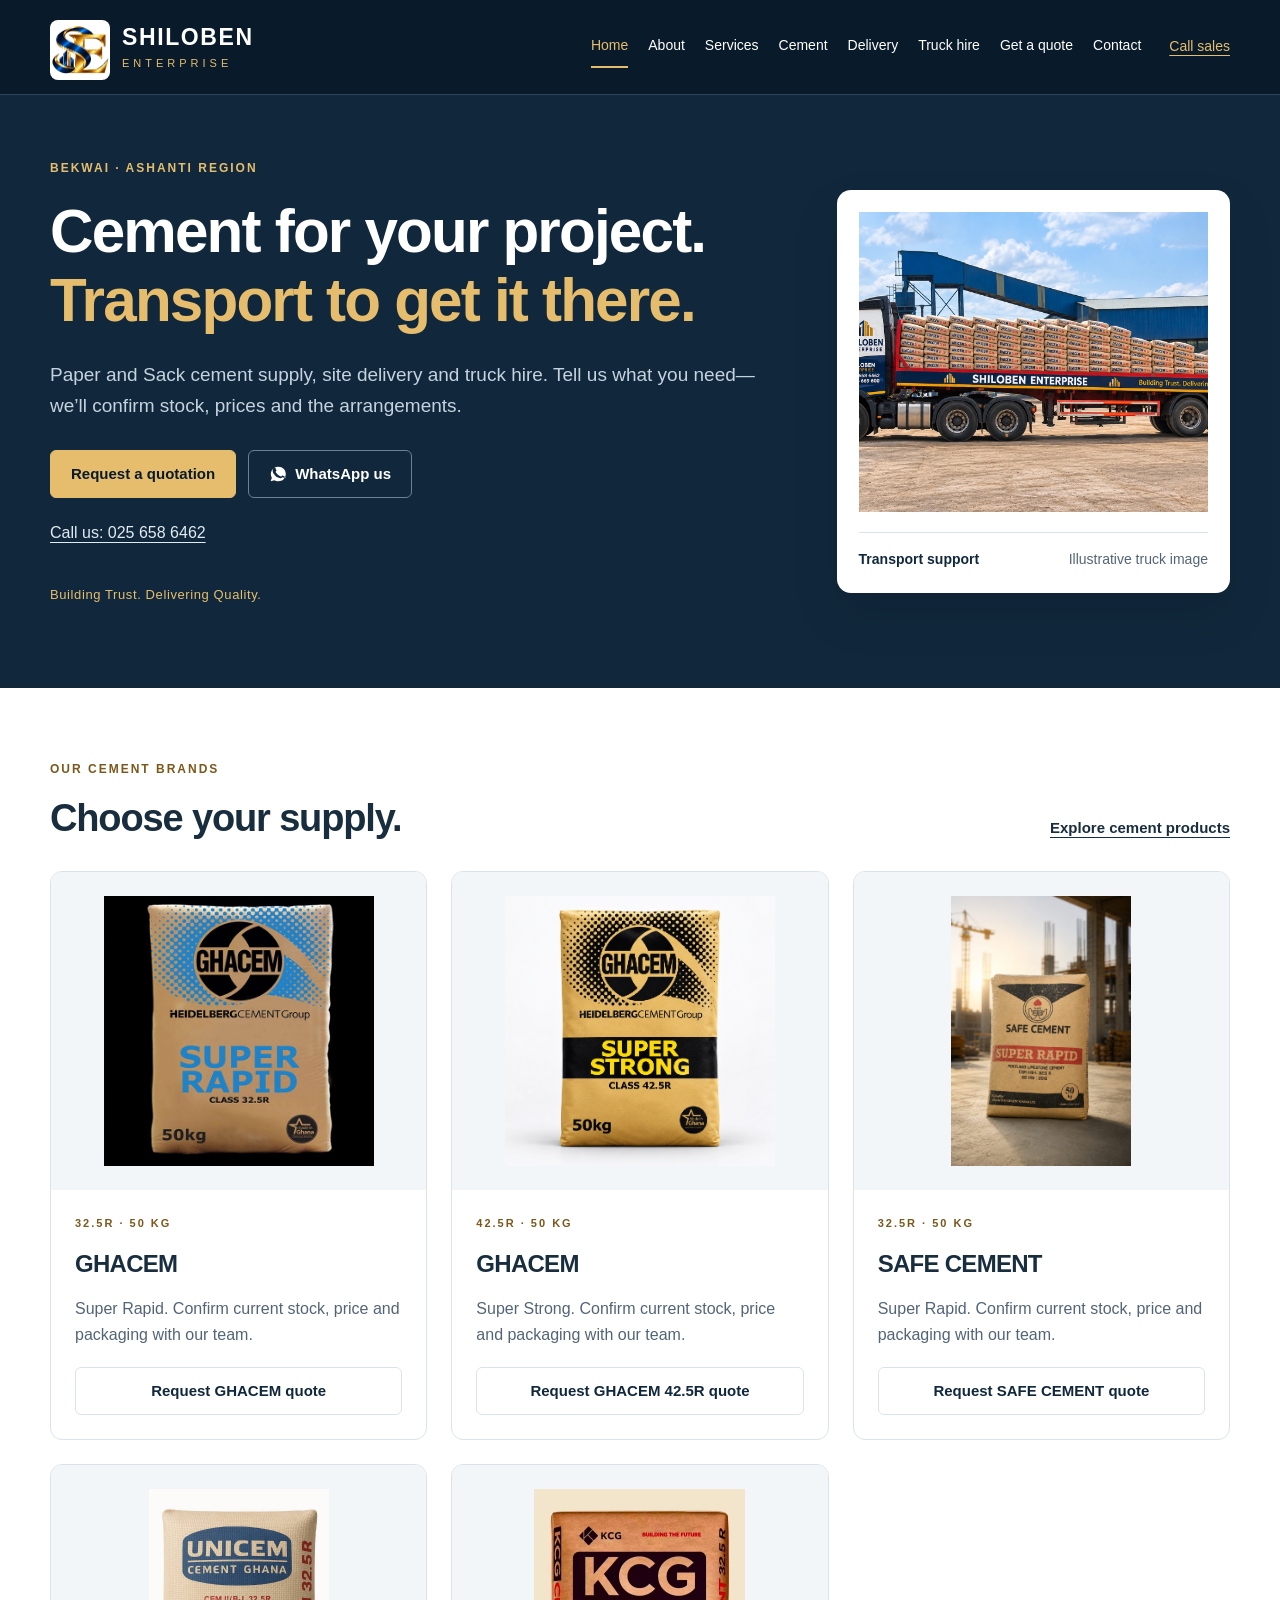
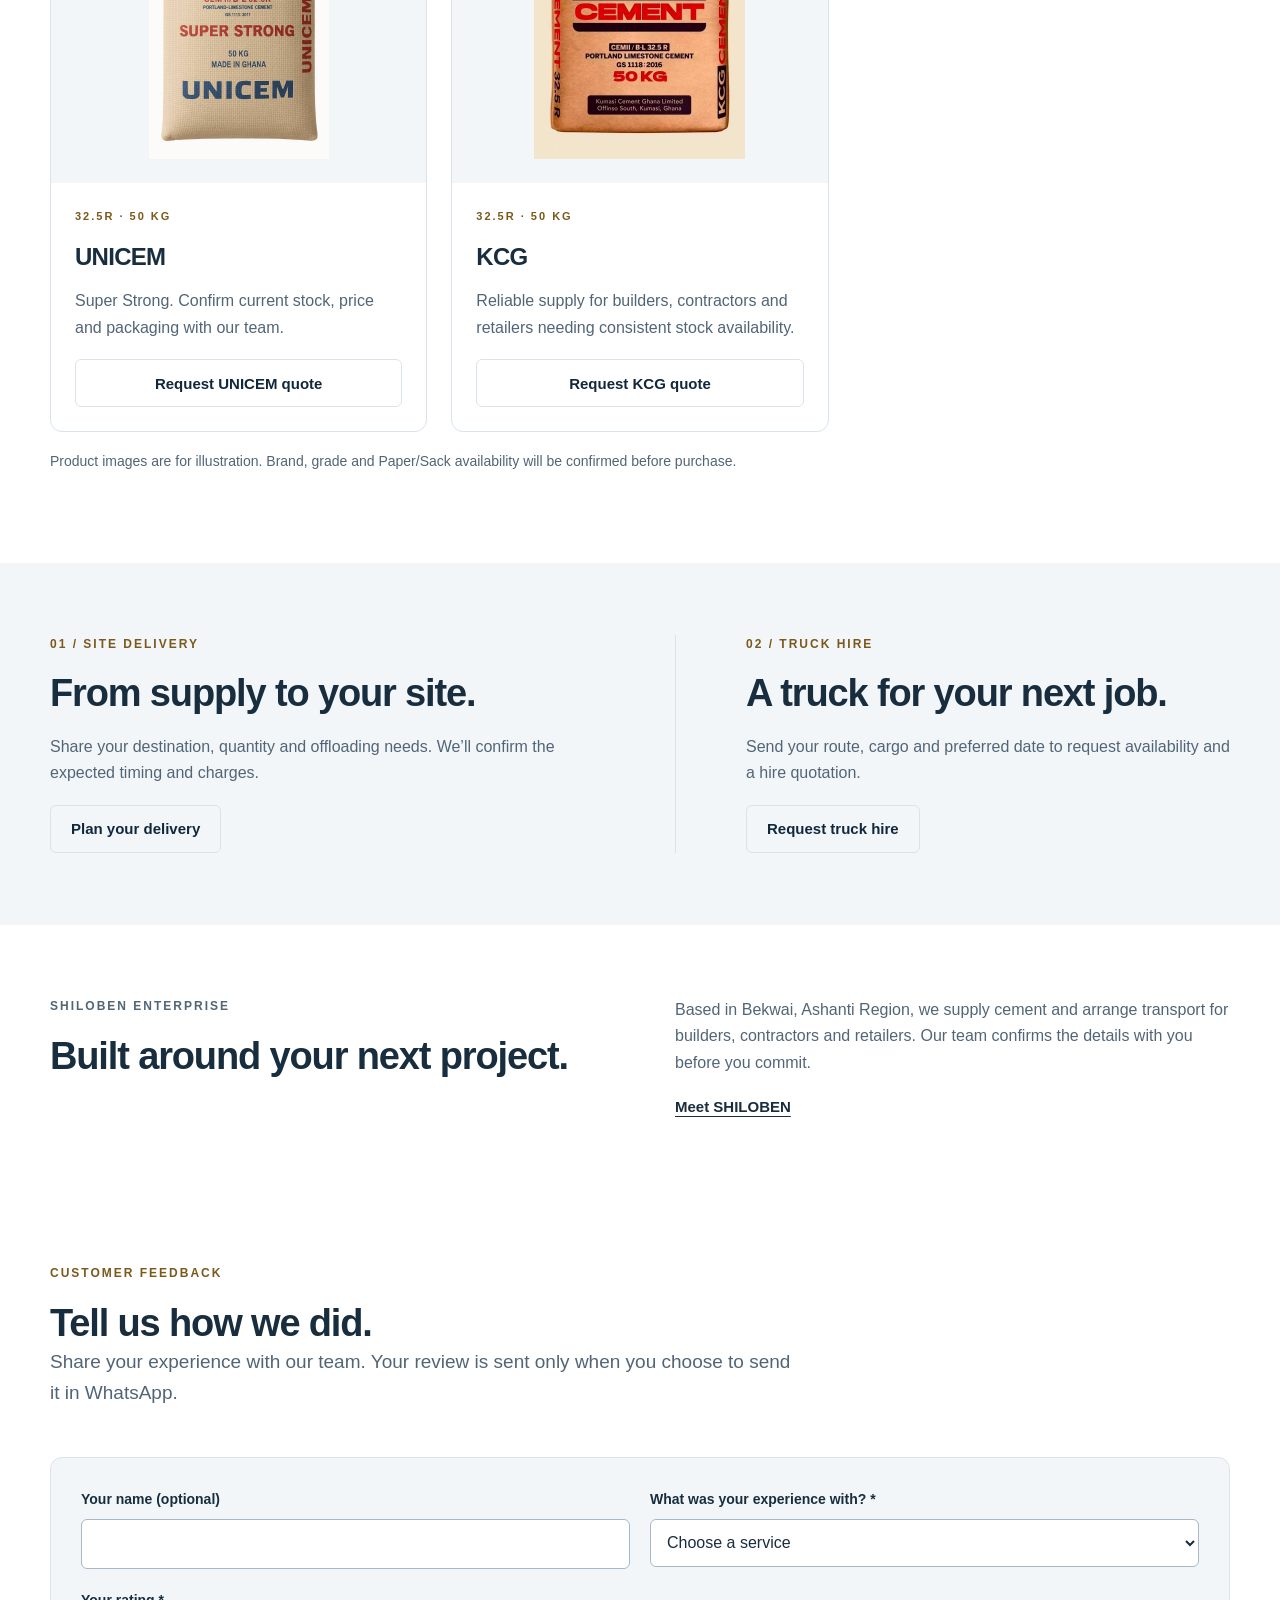
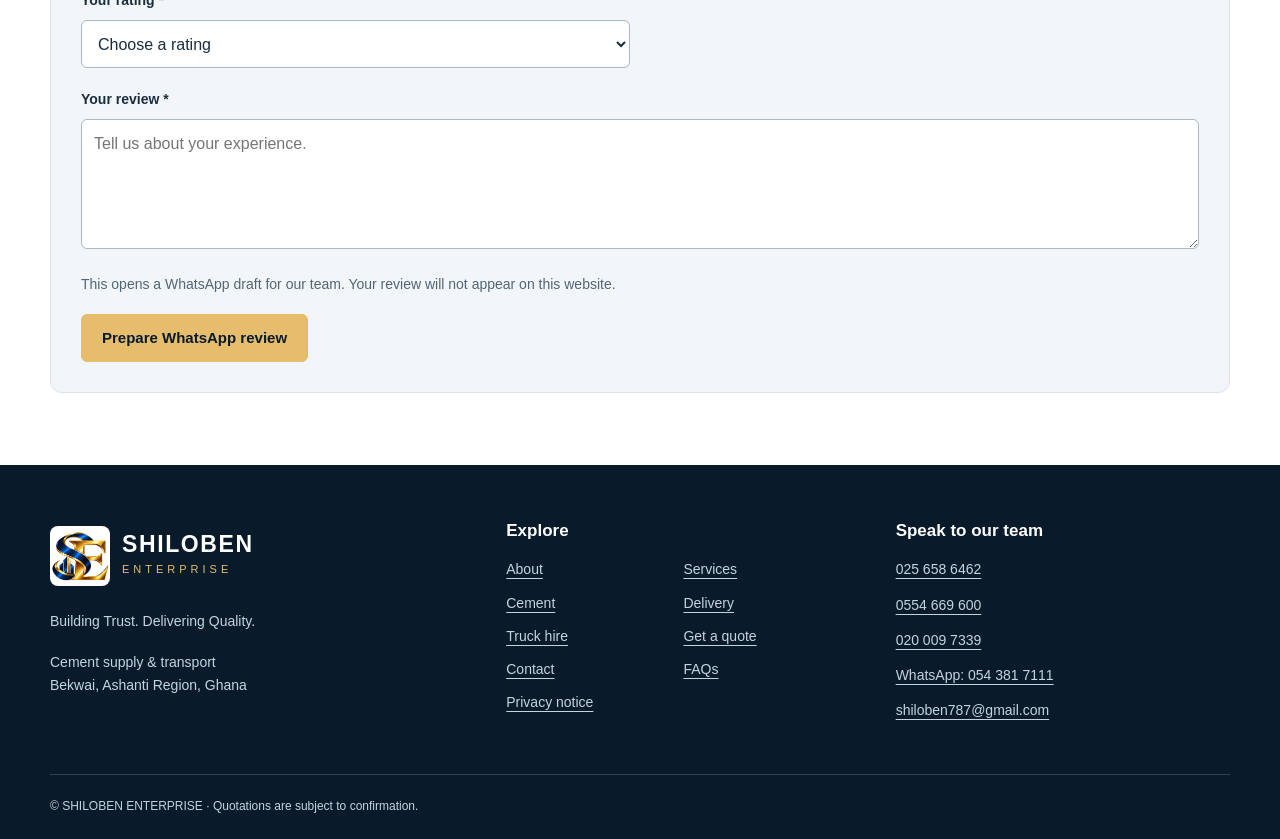
==== commit 6516deae: "Add files via upload" ====
--- a/index.html
+++ b/index.html
@@ -1 +1 @@
-<!doctype html><html lang="en"><head><meta charset="utf-8"><meta name="viewport" content="width=device-width,initial-scale=1"><title>Cement supply &amp; truck hire in Bekwai | SHILOBEN ENTERPRISE</title><meta name="description" content="Cement supply in Paper and Sack bags, site delivery and truck hire from Bekwai, Ashanti Region. Contact SHILOBEN for a quotation."><meta name="theme-color" content="#11283c"><link rel="icon" href="images/LOGO.png" type="image/png"><link rel="stylesheet" href="style.css"><script src="script.js" defer></script></head><body><a class="skip" href="#main">Skip to content</a><header class="header"><div class="wrap header-row"><a class="wordmark brand-lockup" href="index.html"><span class="logo-badge"><img src="images/LOGO.png" alt="" aria-hidden="true"></span><div class="brand-name">SHILOBEN<span>ENTERPRISE</span></div></a><button class="menu-toggle" aria-controls="navigation" aria-expanded="false">Menu</button><nav id="navigation" aria-label="Main navigation"><a href="index.html" aria-current="page">Home</a><a href="about.html">About</a><a href="services.html">Services</a><a href="products.html">Cement</a><a href="delivery.html">Delivery</a><a href="truck-hire.html">Truck hire</a><a href="quote.html">Get a quote</a><a href="contact.html">Contact</a></nav><a class="header-call" href="tel:+233256586462">Call sales</a></div></header><main id="main"><section class="hero"><div class="wrap hero-grid"><div><p class="eyebrow">Bekwai · Ashanti Region</p><h1>Cement for your project.<br><em>Transport to get it there.</em></h1><p class="lead">Paper and Sack cement supply, site delivery and truck hire. Tell us what you need—we’ll confirm stock, prices and the arrangements.</p><div class="actions"><a class="button" href="quote.html">Request a quotation</a><a class="button secondary whatsapp-link" href="https://wa.me/233543817111"><svg viewBox="0 0 24 24" aria-hidden="true"><path d="M12 2.2A9.8 9.8 0 0 0 3.8 17L2.2 21.8l5-1.6A9.8 9.8 0 1 0 12 2.2zm5.7 14.1c-.2.7-1.2 1.2-1.9 1.3-.5.1-1.2.2-3.8-.8-3.2-1.3-5.2-4.5-5.4-4.8-.2-.3-1.7-2.3-1.7-4.4 0-2 .9-3 1.3-3.4.3-.3.8-.4 1-.4h.7c.3 0 .6.1.8.6l1.1 2.5c.1.2.1.5 0 .8l-.8 1.1c-.2.2-.2.4-.1.6.4.7 1.5 2.3 3.1 3.7 1.8 1.5 3.1 1.9 3.7 2.2.3.1.5.1.7-.1l1.1-.9c.3-.2.6-.3.9-.2.4.2 2.5 1.5 2.9 1.7.3.2.5.3.6.5.1.3.1.6-.1.9z"/></svg><span>WhatsApp us</span></a></div><a class="hero-phone" href="tel:+233256586462">Call us: 025 658 6462</a><p class="tagline">Building Trust. Delivering Quality.</p></div><div class="hero-product"><img src="images/SHILOBEN Cement Truck at Industrial Yard.webp" alt="SHILOBEN truck at the industrial yard ready for cement delivery" width="1536" height="1024" fetchpriority="high"><div class="product-caption"><strong>Transport support</strong><span>Illustrative truck image</span></div></div></div></section><section class="section wrap"><div class="section-heading"><div><p class="eyebrow">Our cement brands</p><h2>Choose your supply.</h2></div><a class="text-link" href="products.html">Explore cement products</a></div><div class="product-grid"><article class="product-card"><div class="product-photo"><img src="images/ghacem.jpeg" alt="GHACEM Super Rapid 32.5R cement bag, 50 kg" width="600" height="600" loading="lazy"></div><div class="product-copy"><p class="eyebrow">32.5R · 50 kg</p><h2>GHACEM</h2><p>Super Rapid. Confirm current stock, price and packaging with our team.</p><a class="button secondary" href="quote.html?brand=GHACEM">Request GHACEM quote</a></div></article><article class="product-card"><div class="product-photo"><img src="images/GHACEM%2042.5R.webp" alt="GHACEM Super Strong Class 42.5R cement bag, 50 kg" width="1254" height="1254" loading="lazy"></div><div class="product-copy"><p class="eyebrow">42.5R · 50 kg</p><h2>GHACEM</h2><p>Super Strong. Confirm current stock, price and packaging with our team.</p><a class="button secondary" href="quote.html?brand=GHACEM&amp;grade=42.5R">Request GHACEM 42.5R quote</a></div></article><article class="product-card"><div class="product-photo"><img src="images/safe-cement.jpeg" alt="SAFE CEMENT Super Rapid 32.5R cement bag, 50 kg" width="600" height="600" loading="lazy"></div><div class="product-copy"><p class="eyebrow">32.5R · 50 kg</p><h2>SAFE CEMENT</h2><p>Super Rapid. Confirm current stock, price and packaging with our team.</p><a class="button secondary" href="quote.html?brand=SAFE%20CEMENT">Request SAFE CEMENT quote</a></div></article><article class="product-card"><div class="product-photo"><img src="images/unicem.jpeg" alt="UNICEM Super Strong 32.5R cement bag, 50 kg" width="600" height="600" loading="lazy"></div><div class="product-copy"><p class="eyebrow">32.5R · 50 kg</p><h2>UNICEM</h2><p>Super Strong. Confirm current stock, price and packaging with our team.</p><a class="button secondary" href="quote.html?brand=UNICEM">Request UNICEM quote</a></div></article><article class="product-card"><div class="product-photo"><img src="images/KCG.jpeg" alt="KCG cement bag in the product range" width="600" height="600" loading="lazy"></div><div class="product-copy"><p class="eyebrow">32.5R · 50 kg</p><h2>KCG</h2><p>Reliable supply for builders, contractors and retailers needing consistent stock availability.</p><a class="button secondary" href="quote.html?brand=KCG">Request KCG quote</a></div></article></div><p class="small-note">Product images are for illustration. Brand, grade and Paper/Sack availability will be confirmed before purchase.</p></section><section class="section service-band"><div class="wrap service-grid"><article><p class="eyebrow">01 / Site delivery</p><h2>From supply to your site.</h2><p>Share your destination, quantity and offloading needs. We’ll confirm the expected timing and charges.</p><a class="button secondary" href="delivery.html">Plan your delivery</a></article><article><p class="eyebrow">02 / Truck hire</p><h2>A truck for your next job.</h2><p>Send your route, cargo and preferred date to request availability and a hire quotation.</p><a class="button secondary" href="truck-hire.html">Request truck hire</a></article></div></section><section class="section wrap about-strip"><div><p class="eyebrow">SHILOBEN ENTERPRISE</p><h2>Built around your next project.</h2></div><div><p>Based in Bekwai, Ashanti Region, we supply cement and arrange transport for builders, contractors and retailers. Our team confirms the details with you before you commit.</p><a class="text-link" href="about.html">Meet SHILOBEN</a></div></section><section class="section wrap" aria-labelledby="review-heading"><div class="section-heading"><div><p class="eyebrow">Customer feedback</p><h2 id="review-heading">Tell us how we did.</h2><p class="lead">Share your experience with our team. Your review is sent only when you choose to send it in WhatsApp.</p></div></div><form id="review-form" class="panel"><div class="form-grid"><label class="field"><span>Your name (optional)</span><input name="reviewer" type="text" maxlength="100" autocomplete="name"></label><label class="field"><span>What was your experience with? *</span><select name="service" required><option value="">Choose a service</option><option>Cement supply</option><option>Site delivery</option><option>Truck hire</option><option>Other</option></select></label><label class="field"><span>Your rating *</span><select name="rating" required><option value="">Choose a rating</option><option value="5">5 - Excellent</option><option value="4">4 - Good</option><option value="3">3 - Average</option><option value="2">2 - Below average</option><option value="1">1 - Poor</option></select></label><label class="field full"><span>Your review *</span><textarea name="review" rows="4" maxlength="2000" required placeholder="Tell us about your experience."></textarea></label></div><p class="form-notice">This opens a WhatsApp draft for our team. Your review will not appear on this website.</p><button class="button" type="submit">Prepare WhatsApp review</button><div class="draft-panel" hidden><h3>Your review is ready</h3><p>Review your message in WhatsApp, then press Send when you are ready.</p><a class="button review-whatsapp" target="_blank" rel="noopener noreferrer">Open WhatsApp draft</a></div></form></section></main><footer><div class="wrap footer-grid"><div><a class="wordmark brand-lockup" href="index.html"><span class="logo-badge"><img src="images/LOGO.png" alt="" aria-hidden="true"></span><div class="brand-name">SHILOBEN<span>ENTERPRISE</span></div></a><p>Building Trust. Delivering Quality.</p><p>Cement supply &amp; transport<br>Bekwai, Ashanti Region, Ghana</p></div><div><h2>Explore</h2><div class="footer-links"><a href="about.html">About</a><a href="services.html">Services</a><a href="products.html">Cement</a><a href="delivery.html">Delivery</a><a href="truck-hire.html">Truck hire</a><a href="quote.html">Get a quote</a><a href="contact.html">Contact</a><a href="faq.html">FAQs</a><a href="privacy.html">Privacy notice</a></div></div><div><h2>Speak to our team</h2><a href="tel:+233256586462">025 658 6462</a><a href="tel:+233554669600">0554 669 600</a><a href="tel:+233200097339">020 009 7339</a><a href="https://wa.me/233543817111">WhatsApp: 054 381 7111</a><a href="mailto:shiloben787@gmail.com">shiloben787@gmail.com</a></div></div><div class="wrap footer-bottom">© SHILOBEN ENTERPRISE · Quotations are subject to confirmation.</div></footer></body></html>+<!doctype html><html lang="en"><head><meta charset="utf-8"><meta name="viewport" content="width=device-width,initial-scale=1"><title>Cement Suppliers in Bekwai, Ghana | SHILOBEN ENTERPRISE</title><meta name="description" content="SHILOBEN ENTERPRISE supplies UNICEM, SAFE and KCG cement in Bekwai, Ashanti Region. Ask about bulk quantities, site delivery and truck hire."><meta name="theme-color" content="#11283c"><link rel="icon" href="images/LOGO.png" type="image/png"><link rel="stylesheet" href="style.css"><script src="script.js" defer></script><link rel="canonical" href="https://shiloben.com/"><meta property="og:site_name" content="SHILOBEN ENTERPRISE"><meta property="og:locale" content="en_GH"><meta property="og:type" content="website"><meta property="og:title" content="Cement Suppliers in Bekwai, Ghana | SHILOBEN ENTERPRISE"><meta property="og:description" content="SHILOBEN ENTERPRISE supplies UNICEM, SAFE and KCG cement in Bekwai, Ashanti Region. Ask about bulk quantities, site delivery and truck hire."><meta property="og:url" content="https://shiloben.com/"><meta property="og:image" content="https://shiloben.com/images/LOGO.png"><meta property="og:image:alt" content="SHILOBEN ENTERPRISE official logo"><meta name="twitter:card" content="summary"><script type="application/ld+json">{"@context":"https://schema.org","@type":"LocalBusiness","@id":"https://shiloben.com/#business","name":"SHILOBEN ENTERPRISE","url":"https://shiloben.com/","logo":"https://shiloben.com/images/LOGO.png","image":"https://shiloben.com/images/LOGO.png","description":"Cement supply, delivery arrangements and truck hire enquiries based in Bekwai, Ashanti Region, Ghana.","telephone":"+233256586462","email":"shiloben787@gmail.com","address":{"@type":"PostalAddress","addressLocality":"Bekwai","addressRegion":"Ashanti Region","addressCountry":"GH"},"areaServed":{"@type":"AdministrativeArea","name":"Ashanti Region, Ghana"},"contactPoint":{"@type":"ContactPoint","contactType":"sales","telephone":"+233256586462","availableLanguage":["en"]}}</script></head><body><a class="skip" href="#main">Skip to content</a><header class="header"><div class="wrap header-row"><a class="wordmark brand-lockup" href="index.html"><span class="logo-badge"><img src="images/LOGO.png" alt="" aria-hidden="true"></span><div class="brand-name">SHILOBEN<span>ENTERPRISE</span></div></a><button class="menu-toggle" aria-controls="navigation" aria-expanded="false">Menu</button><nav id="navigation" aria-label="Main navigation"><a href="index.html" aria-current="page">Home</a><a href="about.html">About</a><a href="services.html">Services</a><a href="products.html">Cement</a><a href="delivery.html">Delivery</a><a href="truck-hire.html">Truck hire</a><a href="quote.html">Get a quote</a><a href="contact.html">Contact</a></nav><a class="header-call" href="tel:+233256586462">Call sales</a></div></header><main id="main"><section class="hero"><div class="wrap hero-grid"><div><p class="eyebrow">Bekwai · Ashanti Region</p><h1>Cement for your project.<br><em>Transport to get it there.</em></h1><p class="lead">Paper and Sack cement supply, site delivery and truck hire. Tell us what you need—we’ll confirm stock, prices and the arrangements.</p><div class="actions"><a class="button" href="quote.html">Request a quotation</a><a class="button secondary whatsapp-link" href="https://wa.me/233543817111"><svg viewBox="0 0 24 24" aria-hidden="true"><path d="M12 2.2A9.8 9.8 0 0 0 3.8 17L2.2 21.8l5-1.6A9.8 9.8 0 1 0 12 2.2zm5.7 14.1c-.2.7-1.2 1.2-1.9 1.3-.5.1-1.2.2-3.8-.8-3.2-1.3-5.2-4.5-5.4-4.8-.2-.3-1.7-2.3-1.7-4.4 0-2 .9-3 1.3-3.4.3-.3.8-.4 1-.4h.7c.3 0 .6.1.8.6l1.1 2.5c.1.2.1.5 0 .8l-.8 1.1c-.2.2-.2.4-.1.6.4.7 1.5 2.3 3.1 3.7 1.8 1.5 3.1 1.9 3.7 2.2.3.1.5.1.7-.1l1.1-.9c.3-.2.6-.3.9-.2.4.2 2.5 1.5 2.9 1.7.3.2.5.3.6.5.1.3.1.6-.1.9z"/></svg><span>WhatsApp us</span></a></div><a class="hero-phone" href="tel:+233256586462">Call us: 025 658 6462</a><p class="tagline">Building Trust. Delivering Quality.</p></div><div class="hero-product"><img src="images/SHILOBEN Cement Truck at Industrial Yard.webp" alt="SHILOBEN truck at the industrial yard ready for cement delivery" width="1536" height="1024" fetchpriority="high"><div class="product-caption"><strong>Transport support</strong><span>Illustrative truck image</span></div></div></div></section><section class="section wrap"><div class="section-heading"><div><p class="eyebrow">Our cement brands</p><h2>Choose your supply.</h2></div><a class="text-link" href="products.html">Explore cement products</a></div><div class="product-grid"><article class="product-card"><div class="product-photo"><img src="images/ghacem.jpeg" alt="GHACEM Super Rapid 32.5R cement bag, 50 kg" width="600" height="600" loading="lazy"></div><div class="product-copy"><p class="eyebrow">32.5R · 50 kg</p><h2>GHACEM</h2><p>Super Rapid. Confirm current stock, price and packaging with our team.</p><a class="button secondary" href="quote.html?brand=GHACEM">Request GHACEM quote</a></div></article><article class="product-card"><div class="product-photo"><img src="images/GHACEM%2042.5R.webp" alt="GHACEM Super Strong Class 42.5R cement bag, 50 kg" width="1254" height="1254" loading="lazy"></div><div class="product-copy"><p class="eyebrow">42.5R · 50 kg</p><h2>GHACEM</h2><p>Super Strong. Confirm current stock, price and packaging with our team.</p><a class="button secondary" href="quote.html?brand=GHACEM&amp;grade=42.5R">Request GHACEM 42.5R quote</a></div></article><article class="product-card"><div class="product-photo"><img src="images/safe-cement.jpeg" alt="SAFE CEMENT Super Rapid 32.5R cement bag, 50 kg" width="600" height="600" loading="lazy"></div><div class="product-copy"><p class="eyebrow">32.5R · 50 kg</p><h2>SAFE CEMENT</h2><p>Super Rapid. Confirm current stock, price and packaging with our team.</p><a class="button secondary" href="quote.html?brand=SAFE%20CEMENT">Request SAFE CEMENT quote</a></div></article><article class="product-card"><div class="product-photo"><img src="images/unicem.jpeg" alt="UNICEM Super Strong 32.5R cement bag, 50 kg" width="600" height="600" loading="lazy"></div><div class="product-copy"><p class="eyebrow">32.5R · 50 kg</p><h2>UNICEM</h2><p>Super Strong. Confirm current stock, price and packaging with our team.</p><a class="button secondary" href="quote.html?brand=UNICEM">Request UNICEM quote</a></div></article><article class="product-card"><div class="product-photo"><img src="images/KCG.jpeg" alt="KCG cement bag in the product range" width="600" height="600" loading="lazy"></div><div class="product-copy"><p class="eyebrow">32.5R · 50 kg</p><h2>KCG</h2><p>Reliable supply for builders, contractors and retailers needing consistent stock availability.</p><a class="button secondary" href="quote.html?brand=KCG">Request KCG quote</a></div></article></div><p class="small-note">Product images are for illustration. Brand, grade and Paper/Sack availability will be confirmed before purchase.</p></section><section class="section service-band"><div class="wrap service-grid"><article><p class="eyebrow">01 / Site delivery</p><h2>From supply to your site.</h2><p>Share your destination, quantity and offloading needs. We’ll confirm the expected timing and charges.</p><a class="button secondary" href="delivery.html">Plan your delivery</a></article><article><p class="eyebrow">02 / Truck hire</p><h2>A truck for your next job.</h2><p>Send your route, cargo and preferred date to request availability and a hire quotation.</p><a class="button secondary" href="truck-hire.html">Request truck hire</a></article></div></section><section class="section wrap about-strip"><div><p class="eyebrow">SHILOBEN ENTERPRISE</p><h2>Built around your next project.</h2></div><div><p>Based in Bekwai, Ashanti Region, we supply cement and arrange transport for builders, contractors and retailers. Our team confirms the details with you before you commit.</p><a class="text-link" href="about.html">Meet SHILOBEN</a></div></section><section class="section wrap" aria-labelledby="review-heading"><div class="section-heading"><div><p class="eyebrow">Customer feedback</p><h2 id="review-heading">Tell us how we did.</h2><p class="lead">Share your experience with our team. Your review is sent only when you choose to send it in WhatsApp.</p></div></div><form id="review-form" class="panel"><div class="form-grid"><label class="field"><span>Your name (optional)</span><input name="reviewer" type="text" maxlength="100" autocomplete="name"></label><label class="field"><span>What was your experience with? *</span><select name="service" required><option value="">Choose a service</option><option>Cement supply</option><option>Site delivery</option><option>Truck hire</option><option>Other</option></select></label><label class="field"><span>Your rating *</span><select name="rating" required><option value="">Choose a rating</option><option value="5">5 - Excellent</option><option value="4">4 - Good</option><option value="3">3 - Average</option><option value="2">2 - Below average</option><option value="1">1 - Poor</option></select></label><label class="field full"><span>Your review *</span><textarea name="review" rows="4" maxlength="2000" required placeholder="Tell us about your experience."></textarea></label></div><p class="form-notice">This opens a WhatsApp draft for our team. Your review will not appear on this website.</p><button class="button" type="submit">Prepare WhatsApp review</button><div class="draft-panel" hidden><h3>Your review is ready</h3><p>Review your message in WhatsApp, then press Send when you are ready.</p><a class="button review-whatsapp" target="_blank" rel="noopener noreferrer">Open WhatsApp draft</a></div></form></section></main><footer><div class="wrap footer-grid"><div><a class="wordmark brand-lockup" href="index.html"><span class="logo-badge"><img src="images/LOGO.png" alt="" aria-hidden="true"></span><div class="brand-name">SHILOBEN<span>ENTERPRISE</span></div></a><p>Building Trust. Delivering Quality.</p><p>Cement supply &amp; transport<br>Bekwai, Ashanti Region, Ghana</p></div><div><h2>Explore</h2><div class="footer-links"><a href="about.html">About</a><a href="services.html">Services</a><a href="products.html">Cement</a><a href="delivery.html">Delivery</a><a href="truck-hire.html">Truck hire</a><a href="quote.html">Get a quote</a><a href="contact.html">Contact</a><a href="faq.html">FAQs</a><a href="privacy.html">Privacy notice</a></div></div><div><h2>Speak to our team</h2><a href="tel:+233256586462">025 658 6462</a><a href="tel:+233554669600">0554 669 600</a><a href="tel:+233200097339">020 009 7339</a><a href="https://wa.me/233543817111">WhatsApp: 054 381 7111</a><a href="mailto:shiloben787@gmail.com">shiloben787@gmail.com</a></div></div><div class="wrap footer-bottom">© SHILOBEN ENTERPRISE · Quotations are subject to confirmation.</div></footer></body></html>
